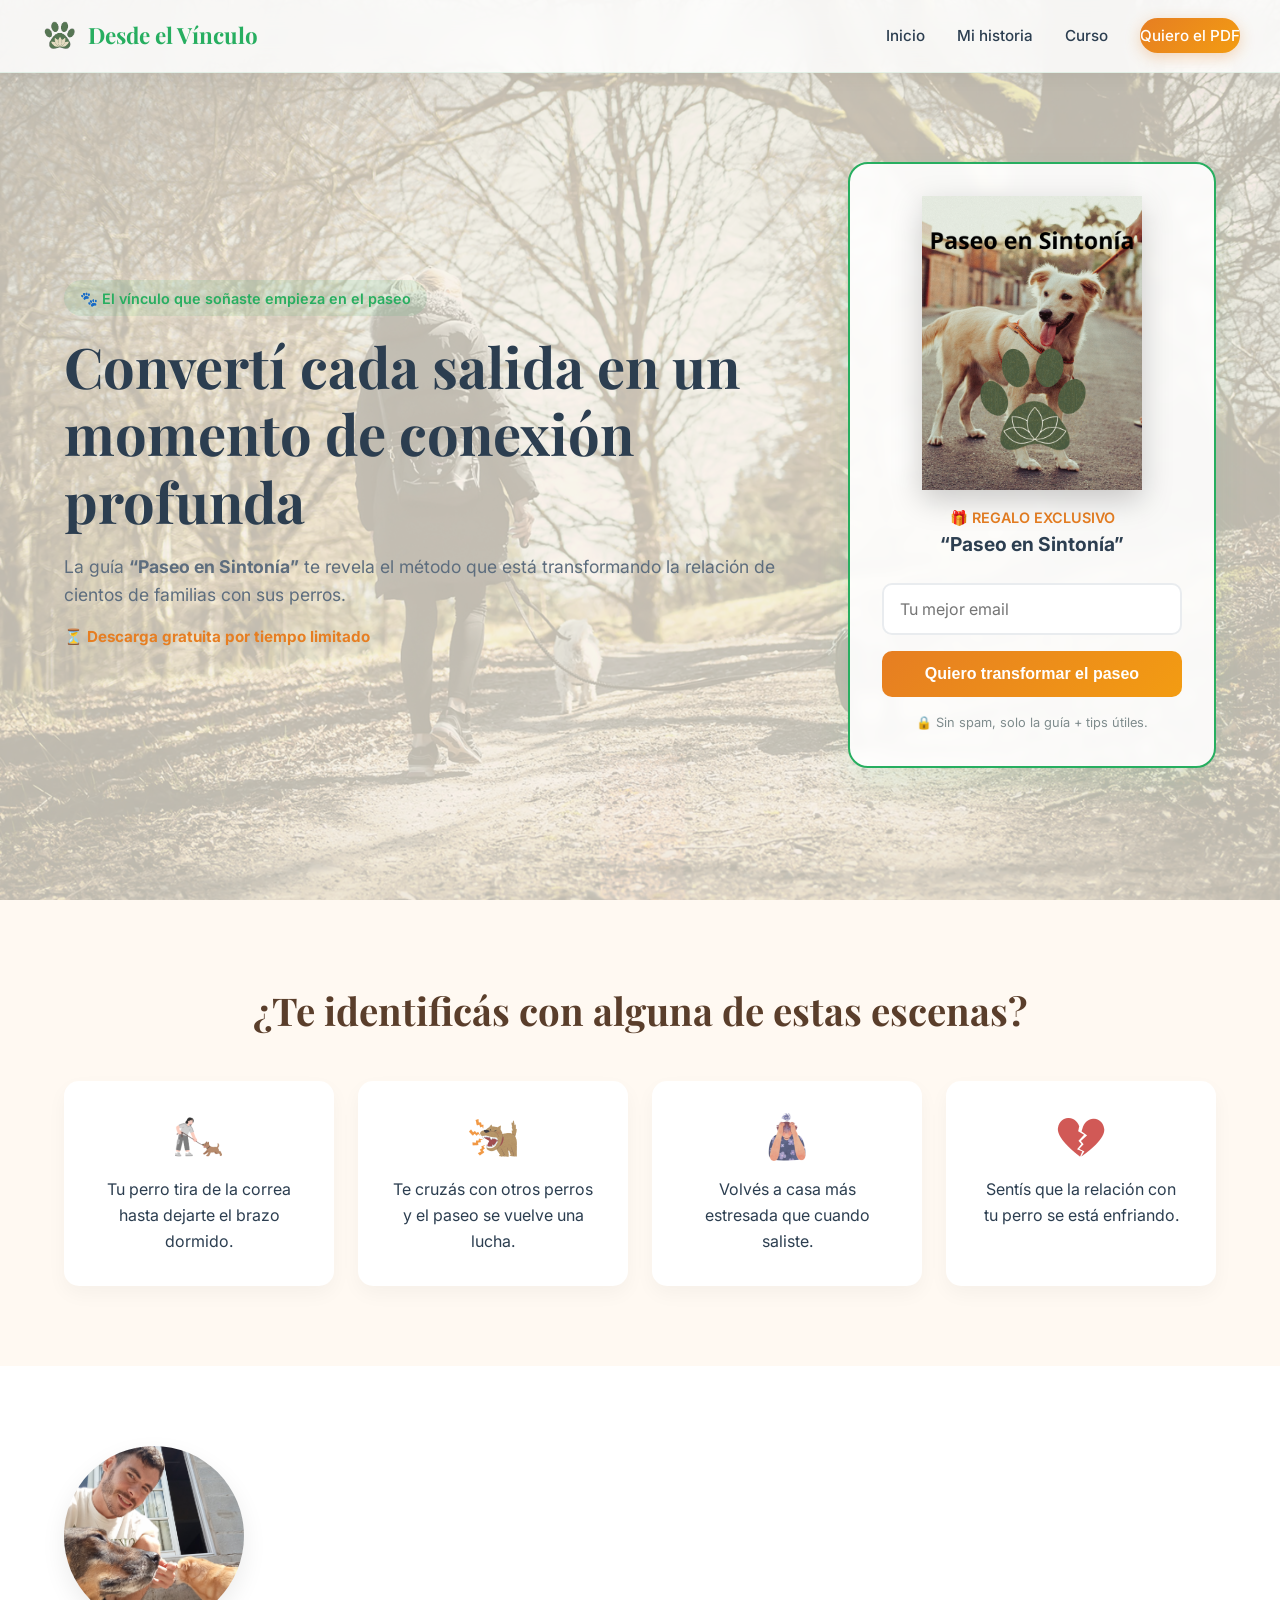
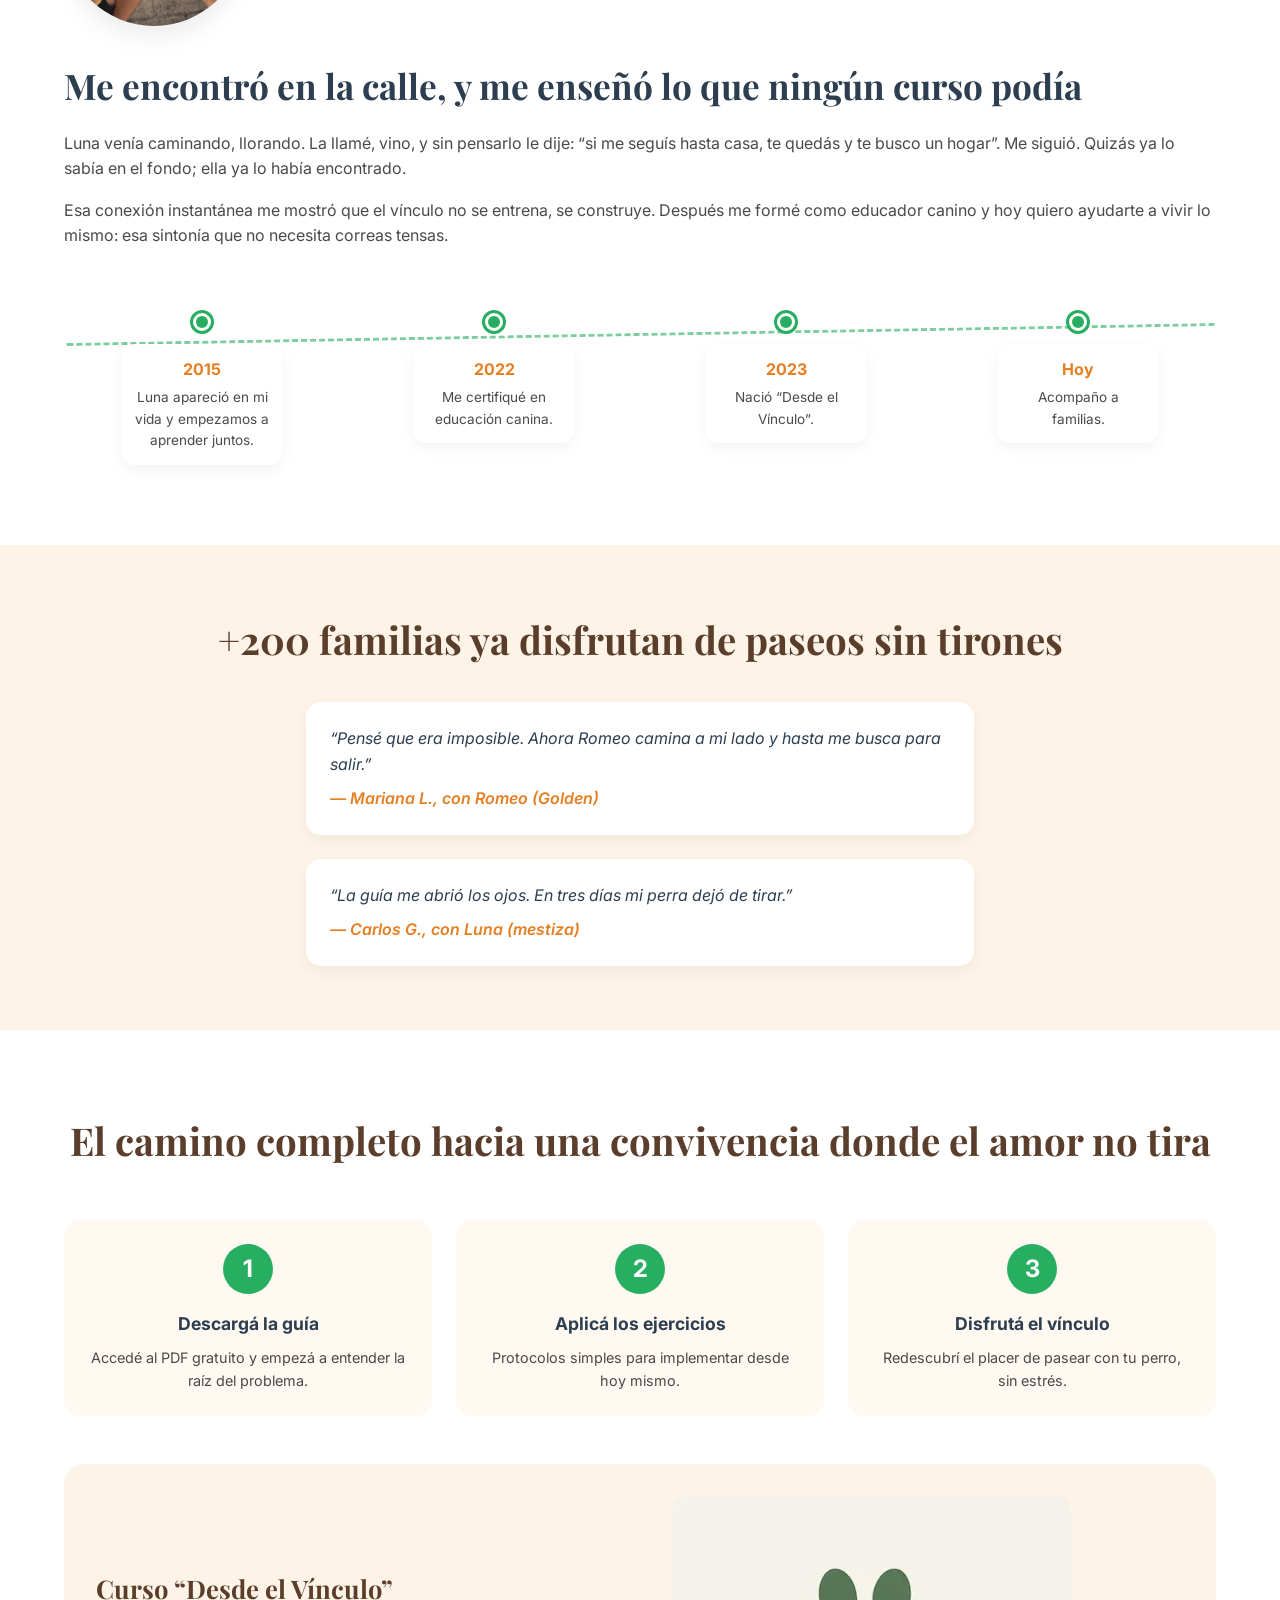
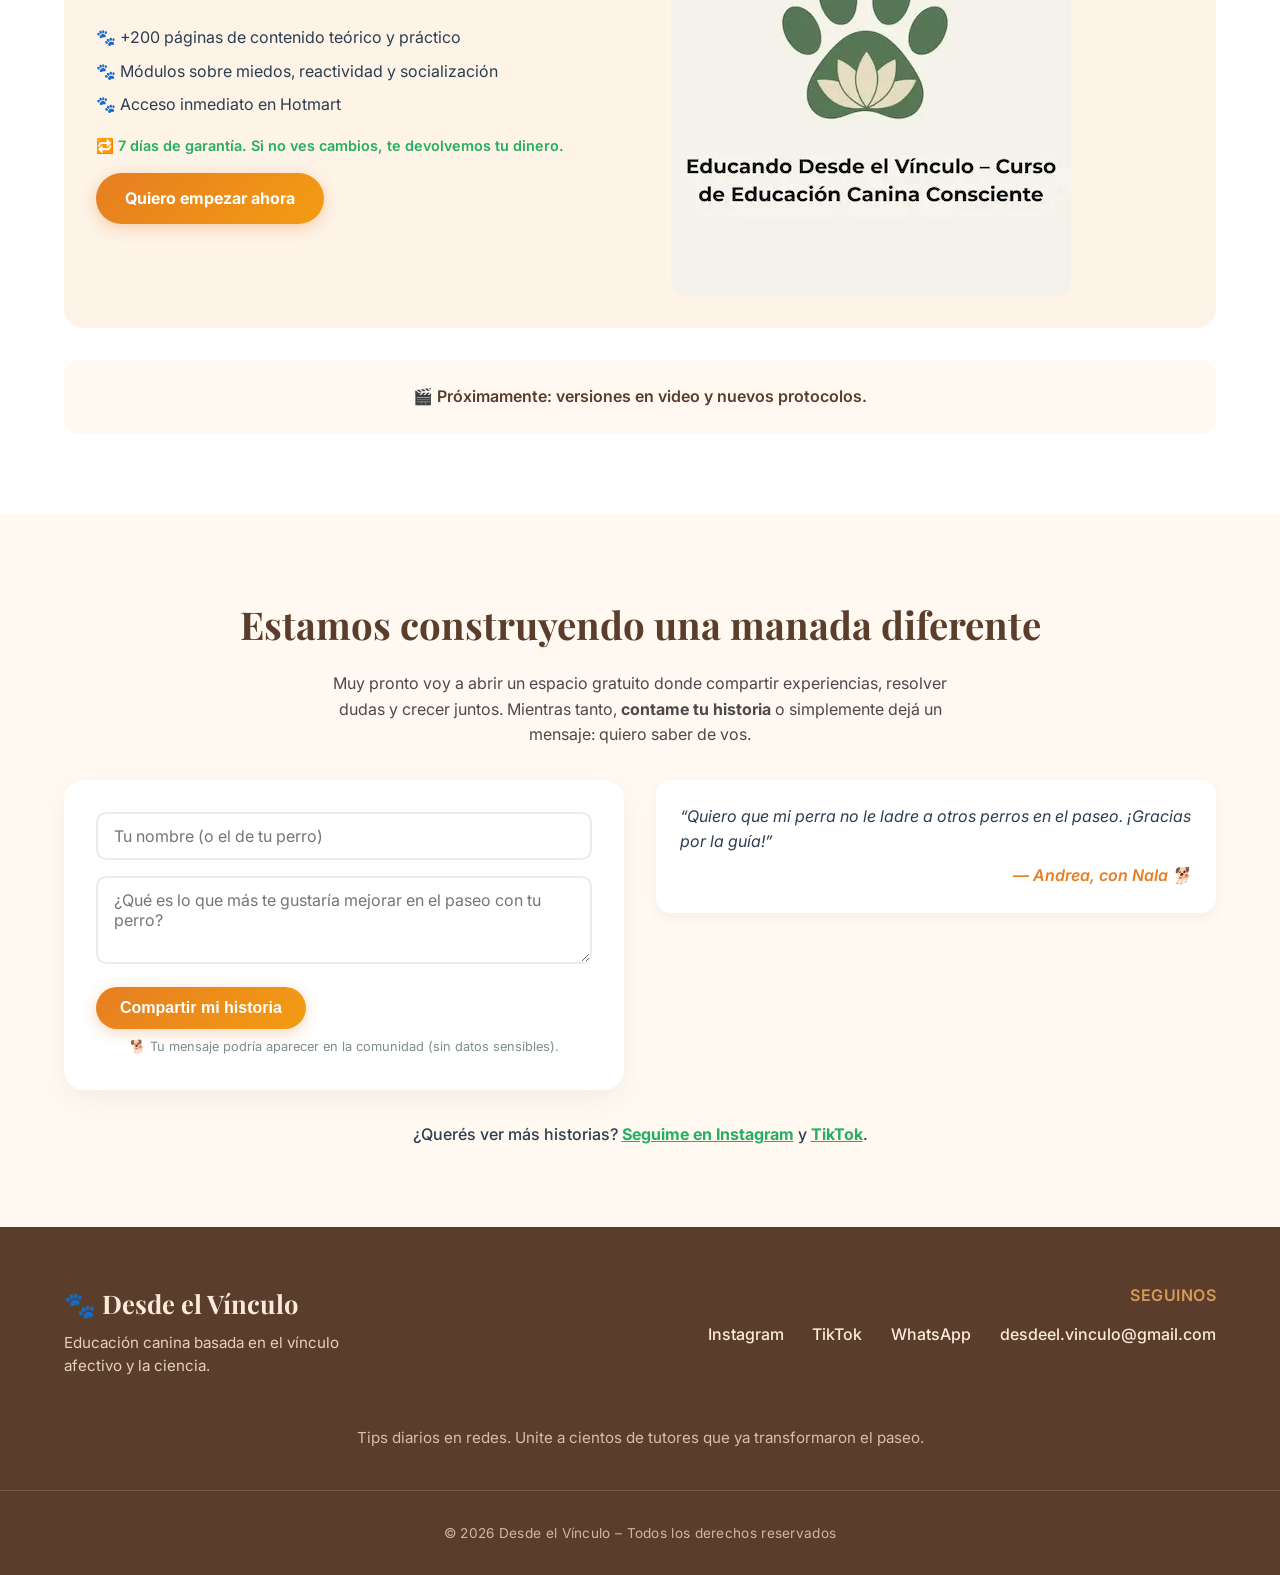
==== index.html @ f71fae09 "Primera versión landing simple" ====
<!DOCTYPE html>
<html lang="es">
<head>
  <meta charset="UTF-8">
  <meta name="viewport" content="width=device-width, initial-scale=1.0, viewport-fit=cover">
  
  <title>Desde el Vínculo – Educación Canina | PDF y Curso</title>
  <meta name="description" content="Transformá el paseo con tu perro en un momento de conexión real. Descargá gratis la guía 'Paseo en Sintonía' y descubrí el curso 'Desde el Vínculo'.">
  <meta name="robots" content="index, follow">
  <link rel="canonical" href="https://desdeelvinculo.netlify.app">

  <!-- Google Site Verification -->
  <meta name="google-site-verification" content="YnLXtKM4-w28fluN7Jt4KjhZyx0626GhNaNaI8vtAmA">

  <!-- Open Graph -->
  <meta property="og:type" content="website">
  <meta property="og:site_name" content="Desde el Vínculo">
  <meta property="og:title" content="Desde el Vínculo – Educación Canina Consciente">
  <meta property="og:description" content="Aprendé a educar desde el vínculo emocional. Descargá gratis el protocolo 'Paseo en Sintonía' y accedé al curso completo.">
  <meta property="og:image" content="https://desdeelvinculo.netlify.app/assets/images/og-image.jpg">
  <meta property="og:url" content="https://desdeelvinculo.netlify.app">

  <!-- Favicon (generá un .png de 512x512 y guardalo como favicon.png) -->
  <link rel="icon" type="image/png" sizes="512x512" href="/assets/images/favicon.png">
  <link rel="apple-touch-icon" sizes="180x180" href="/assets/images/favicon.png">

  <!-- Fuentes -->
  <link rel="preconnect" href="https://fonts.googleapis.com">
  <link rel="preconnect" href="https://fonts.gstatic.com" crossorigin>
  <link href="https://fonts.googleapis.com/css2?family=Inter:opsz,wght@14..32,400..700&family=Playfair+Display:wght@600;700&display=swap" rel="stylesheet">
  
  <!-- Estilos -->
  <link rel="stylesheet" href="style.css">
</head>
<body>

  <!-- ===== NAV ===== -->
  <nav class="nav" id="mainNav">
    <div class="nav__overlay" id="navOverlay" aria-hidden="true"></div>
    <div class="nav__inner container">
      <a href="#hero" class="nav__brand">
        <img src="/assets/images/logo.svg" alt="Desde el Vínculo" class="nav__logo-img">
        <span class="nav__brand-text">Desde el Vínculo</span>
      </a>
      <ul class="nav__menu" id="navMenu">
        <li><a href="#hero">Inicio</a></li>
        <li><a href="#autoridad">Mi historia</a></li>
        <li><a href="#productos">Curso</a></li>
        <li><a href="#hero" class="nav__cta">Quiero el PDF</a></li>
      </ul>
      <button class="nav__toggle" id="navToggle" aria-label="Abrir menú" aria-expanded="false">
        <span></span><span></span><span></span>
      </button>
    </div>
  </nav>

  <!-- ===== HERO ===== -->
  <section class="hero" id="hero">
    <img src="/assets/images/hero2.jpg" alt="" class="hero-bg-img">
    <div class="hero-content-wrapper container">
      <div class="hero-grid">
        <div class="hero-content">
          <p class="hero-flag">🐾 El vínculo que soñaste empieza en el paseo</p>
          <h1>Convertí cada salida en un momento de conexión profunda</h1>
          <p class="hero-subtitle">La guía <strong>“Paseo en Sintonía”</strong> te revela el método que está transformando la relación de cientos de familias con sus perros.</p>
          <p class="hero-urgency">⏳ Descarga gratuita por tiempo limitado</p>
        </div>
        <div class="hero-pdf-column">
          <div class="hero-pdf-regalo">
            <div class="pdf-mockup-3d">
              <img src="/assets/images/mockup-pdf-paseoensintonia.png" alt="PDF Paseo en Sintonía">
            </div>
            <div class="pdf-badge">
              <span class="pdf-line1">🎁 REGALO EXCLUSIVO</span>
              <span class="pdf-line2">“Paseo en Sintonía”</span>
            </div>
            <form id="mailerlite-form" class="pdf-form">
  <input type="email" name="email" id="email" placeholder="Tu mejor email" required>
  <button type="submit">Quiero transformar el paseo</button>
  <p class="pdf-privacy">🔒 Sin spam, solo la guía + tips útiles.</p>
</form>
            <div class="success-msg" id="successMsg">✅ ¡Listo! Revisá tu correo (y carpeta spam).</div>
          </div>
        </div>
      </div>
    </div>
  </section>

  <!-- ===== SECCIÓN EMPATÍA ===== -->
  <section class="dolor" id="dolor">
    <div class="container">
      <h2>¿Te identificás con alguna de estas escenas?</h2>
      <div class="dolor-grid">
        <div class="dolor-item">
          <img src="/assets/images/tiron.png" alt="" class="dolor-icon">
          <p>Tu perro tira de la correa hasta dejarte el brazo dormido.</p>
        </div>
        <div class="dolor-item">
          <img src="/assets/images/ladrido.png" alt="" class="dolor-icon">
          <p>Te cruzás con otros perros y el paseo se vuelve una lucha.</p>
        </div>
        <div class="dolor-item">
          <img src="/assets/images/estres.png" alt="" class="dolor-icon">
          <p>Volvés a casa más estresada que cuando saliste.</p>
        </div>
        <div class="dolor-item">
          <img src="/assets/images/corazon partido.png" alt="" class="dolor-icon">
          <p>Sentís que la relación con tu perro se está enfriando.</p>
        </div>
      </div>
    </div>
  </section>

  <!-- ===== AUTORIDAD CON TIMELINE ===== -->
  <section class="autoridad" id="autoridad">
    <div class="container">
      <div class="autoridad-header">
        <div class="autoridad-foto">
          <img src="/assets/images/foto-perfil.jpg" alt="Tu nombre">
        </div>
        <div class="autoridad-intro">
          <h2>Me encontró en la calle, y me enseñó lo que ningún curso podía</h2>
          <p>Luna venía caminando, llorando. La llamé, vino, y sin pensarlo le dije: “si me seguís hasta casa, te quedás y te busco un hogar”. Me siguió. Quizás ya lo sabía en el fondo; ella ya lo había encontrado.</p>
          <p>Esa conexión instantánea me mostró que el vínculo no se entrena, se construye. Después me formé como educador canino y hoy quiero ayudarte a vivir lo mismo: esa sintonía que no necesita correas tensas.</p>
        </div>
      </div>
      <div class="timeline-horizontal">
        <div class="timeline-h-item">
          <div class="timeline-h-dot"></div>
          <div class="timeline-h-content">
            <h4>2015</h4>
            <p>Luna apareció en mi vida y empezamos a aprender juntos.</p>
          </div>
        </div>
        <div class="timeline-h-item">
          <div class="timeline-h-dot"></div>
          <div class="timeline-h-content">
            <h4>2022</h4>
            <p>Me certifiqué en educación canina.</p>
          </div>
        </div>
        <div class="timeline-h-item">
          <div class="timeline-h-dot"></div>
          <div class="timeline-h-content">
            <h4>2023</h4>
            <p>Nació “Desde el Vínculo”.</p>
          </div>
        </div>
        <div class="timeline-h-item">
          <div class="timeline-h-dot"></div>
          <div class="timeline-h-content">
            <h4>Hoy</h4>
            <p>Acompaño a familias.</p>
          </div>
        </div>
      </div>
    </div>
  </section>

  <!-- ===== PRUEBA SOCIAL ===== -->
  <section class="testimonios" id="testimonios">
    <div class="container">
      <h2>+200 familias ya disfrutan de paseos sin tirones</h2>
      <div class="testimonios-grid">
        <div class="testimonio">
          <p>“Pensé que era imposible. Ahora Romeo camina a mi lado y hasta me busca para salir.”</p>
          <span class="testimonio-autor">— Mariana L., con Romeo (Golden)</span>
        </div>
        <div class="testimonio">
          <p>“La guía me abrió los ojos. En tres días mi perra dejó de tirar.”</p>
          <span class="testimonio-autor">— Carlos G., con Luna (mestiza)</span>
        </div>
      </div>
    </div>
  </section>

  <!-- ===== PRODUCTOS CON PASOS ===== -->
  <section class="productos" id="productos">
    <div class="container">
      <h2>El camino completo hacia una convivencia donde el amor no tira</h2>
      <div class="pasos-grid">
        <div class="paso">
          <div class="paso-num">1</div>
          <h4>Descargá la guía</h4>
          <p>Accedé al PDF gratuito y empezá a entender la raíz del problema.</p>
        </div>
        <div class="paso">
          <div class="paso-num">2</div>
          <h4>Aplicá los ejercicios</h4>
          <p>Protocolos simples para implementar desde hoy mismo.</p>
        </div>
        <div class="paso">
          <div class="paso-num">3</div>
          <h4>Disfrutá el vínculo</h4>
          <p>Redescubrí el placer de pasear con tu perro, sin estrés.</p>
        </div>
      </div>
      <div class="producto-card">
        <div class="producto-info">
          <h3>Curso “Desde el Vínculo”</h3>
          <ul class="producto-beneficios">
            <li>+200 páginas de contenido teórico y práctico</li>
            <li>Módulos sobre miedos, reactividad y socialización</li>
            <li>Acceso inmediato en Hotmart</li>
          </ul>
          <p class="producto-garantia">🔁 7 días de garantía. Si no ves cambios, te devolvemos tu dinero.</p>
          <a href="https://go.hotmart.com/K102549535T?dp=1" target="_blank" class="btn-hotmart">Quiero empezar ahora</a>
        </div>
        <div class="producto-imagen">
          <img src="/assets/images/Portada producto - Educando Desde el Vínculo – Curso de Educación Canina Consciente.webp" alt="Curso Desde el Vínculo">
        </div>
      </div>
      <div class="proximamente">
        🎬 Próximamente: versiones en video y nuevos protocolos.
      </div>
    </div>
  </section>

  <!-- ===== COMUNIDAD ===== -->
  <section class="comunidad" id="comunidad">
    <div class="container">
      <h2>Estamos construyendo una manada diferente</h2>
      <p class="comunidad-descripcion">
        Muy pronto voy a abrir un espacio gratuito donde compartir experiencias, resolver dudas y crecer juntos. Mientras tanto, <strong>contame tu historia</strong> o simplemente dejá un mensaje: quiero saber de vos.
      </p>
      <div class="comunidad-grid">
        <form id="comunidad-form" class="comunidad-form">
          <input type="text" name="nombre_comunidad" id="nombre_comunidad" placeholder="Tu nombre (o el de tu perro)" required>
          <textarea name="mensaje" id="mensaje_comunidad" rows="3" placeholder="¿Qué es lo que más te gustaría mejorar en el paseo con tu perro?"></textarea>
          <button type="submit" class="btn-comunidad">Compartir mi historia</button>
          <p class="comunidad-privacy">🐕 Tu mensaje podría aparecer en la comunidad (sin datos sensibles).</p>
        </form>
        <div class="comunidad-testimonios-wall" id="comunidadWall">
          <div class="comunidad-msg activo" id="testimonioActivo">
            <!-- Se llena desde JS -->
          </div>
         </div>
      </div>
      <p class="comunidad-cta-redes">
        ¿Querés ver más historias? <a href="https://www.instagram.com/desdeel.vinculo/" target="_blank">Seguime en Instagram</a> y <a href="https://www.tiktok.com/@desdeelvinculo" target="_blank">TikTok</a>.
      </p>
    </div>
  </section>

  <!-- ===== FOOTER ===== -->
<footer>
  <div class="container footer-grid">
    <div class="footer-info">
      <p class="footer-brand">🐾 Desde el Vínculo</p>
      <p class="footer-text">Educación canina basada en el vínculo afectivo y la ciencia.</p>
    </div>
    <div class="footer-social">
      <p class="footer-follow">Seguinos</p>
      <div class="social-links">
        <a href="https://www.instagram.com/desdeel.vinculo/" target="_blank" aria-label="Instagram">Instagram</a>
        <a href="https://www.tiktok.com/@desdeelvinculo" target="_blank" aria-label="TikTok">TikTok</a>
        <a href="https://wa.me/5491121652703" target="_blank" aria-label="WhatsApp">WhatsApp</a>
                <a aria-label="Email">desdeel.vinculo@gmail.com</a>
      </div>
    </div>
    <p class="footer-invitacion">Tips diarios en redes. Unite a cientos de tutores que ya transformaron el paseo.</p>
  </div>
  <div class="footer-bottom">
    <small>© 2026 Desde el Vínculo – Todos los derechos reservados</small>
  </div>
</footer>

  <script src="script.js"></script>
</body>
</html>
---- style.css ----
/* ========== RESET Y BASE ========== */
* { margin:0; padding:0; box-sizing:border-box; }

body {
  font-family: 'Inter', system-ui, -apple-system, sans-serif;
  background: #fefaf5;
  color: #2c3e50;
  line-height: 1.6;
  overflow-x: hidden;
}
img { max-width:100%; height:auto; display:block; }
a { text-decoration:none; color:inherit; }
.container { max-width:1200px; margin:0 auto; padding:0 1.5rem; }

/* ========== TIPOGRAFÍA ========== */
h1, h2, h3, .nav__brand-text {
  font-family: 'Playfair Display', serif;
  font-weight: 700;
}
h1 { font-size: clamp(2rem, 5vw, 3.5rem); }
h2 { font-size: clamp(1.6rem, 4vw, 2.4rem); }

/* ========== NAV ========== */
.nav {
  position: fixed; top:0; left:0; width:100%; z-index:1200;
  background: rgba(255,255,255,0.85); backdrop-filter: blur(12px);
  border-bottom: 1px solid rgba(39,174,96,0.1);
  transition: all 0.3s;
  box-shadow: 0 2px 20px rgba(0,0,0,0.06);
}
.nav.scrolled { background: rgba(255,255,255,0.98); box-shadow: 0 4px 25px rgba(0,0,0,0.1); }
.nav__inner { display:flex; justify-content:space-between; align-items:center; padding:1rem 0; }
.nav__brand { display:flex; align-items:center; gap:0.5rem; }
.nav__logo-img { height: clamp(30px, 5vw, 40px); }
.nav__brand-text { font-size: clamp(1.1rem, 3vw, 1.4rem); color:#27ae60; white-space: nowrap; }
.nav__menu { display:flex; list-style:none; gap:2rem; align-items:center; }
.nav__menu a { color:#2c3e50; font-weight:500; font-size:0.95rem; padding:0.5rem 0; transition:color 0.3s; position:relative; }
.nav__menu a::after { content:''; position:absolute; bottom:0; left:0; width:0; height:2px; background:#27ae60; transition: width 0.3s; }
.nav__menu a:hover { color:#27ae60; }
.nav__menu a:hover::after { width:100%; }
.nav__cta { background: linear-gradient(135deg, #e67e22 0%, #f39c12 100%); color:white !important; padding:0.6rem 1.5rem; border-radius:25px; font-weight:600; box-shadow:0 4px 15px rgba(230,126,34,0.3); }
.nav__cta:hover { transform: translateY(-2px); }
.nav__cta::after { display:none; }
.nav__toggle { display:none; background:none; border:none; cursor:pointer; width:44px; height:44px; flex-direction:column; justify-content:center; align-items:center; gap:6px; z-index:1250; padding:5px; }
.nav__toggle span { display:block; width:24px; height:3px; background:#2c3e50; border-radius:3px; transition: all 0.3s; }
.nav__toggle.active span:nth-child(1) { transform: translateY(9px) rotate(45deg); background:#27ae60; }
.nav__toggle.active span:nth-child(2) { opacity:0; }
.nav__toggle.active span:nth-child(3) { transform: translateY(-9px) rotate(-45deg); background:#27ae60; }
.nav__overlay { position:fixed; top:0; left:0; width:100%; height:100vh; background:rgba(0,0,0,0.5); backdrop-filter:blur(2px); z-index:1100; opacity:0; visibility:hidden; transition: all 0.3s; pointer-events:none; }
.nav__overlay.active { opacity:1; visibility:visible; pointer-events:auto; }

@media (max-width:768px) {
  .nav__toggle { display:flex; }
  .nav__menu { position:fixed; top:0; right:-100%; width:280px; height:100vh; background:white; flex-direction:column; align-items:flex-start; padding:100px 2rem 2rem; transition:right 0.4s ease; box-shadow:-5px 0 30px rgba(0,0,0,0.1); z-index:1200; }
  .nav__menu.active { right:0; }
  .nav__menu li { width:100%; border-bottom:1px solid rgba(39,174,96,0.1); }
  .nav__menu li:last-child { border-bottom:none; margin-top:1rem; }
  .nav__menu a { display:block; padding:1rem 0; font-size:1.1rem; width:100%; }
}

/* ========== HERO ========== */
.hero {
  position: relative;
  min-height: 100vh;
  display: flex;
  align-items: center;
  padding: clamp(80px, 10vh, 120px) 20px 60px;
  background-color: #f7f3e6;
}
.hero-bg-img {
  position: absolute;
  top:0; left:0; width:100%; height:100%;
  object-fit: cover;
  opacity: 0.25;
  z-index:0;
}
.hero-content-wrapper { position:relative; z-index:1; width:100%; }
.hero-grid { display:grid; grid-template-columns:1fr; gap:2rem; align-items:center; }
.hero-content h1 { line-height:1.2; margin-bottom:1.2rem; color:#2c3e50; }
.hero-flag { display:inline-block; background:rgba(39,174,96,0.1); color:#27ae60; padding:0.4rem 1rem; border-radius:20px; font-weight:600; margin-bottom:1rem; font-size:0.9rem; }
.hero-subtitle { font-size:1.1rem; margin-bottom:1rem; color:#5d6d7e; }
.hero-urgency { font-weight:700; color:#e67e22; margin-top:0.5rem; font-size:0.95rem; }
.hero-pdf-column { display:flex; justify-content:center; }
.hero-pdf-regalo { background:rgba(255,255,255,0.9); backdrop-filter:blur(5px); border:2px solid #27ae60; border-radius:20px; padding: clamp(1.5rem, 4vw, 2rem); box-shadow:0 15px 35px rgba(39,174,96,0.1); width:100%; max-width:370px; }
.pdf-mockup-3d { margin-bottom:1rem; text-align:center; }
.pdf-mockup-3d img { max-width: clamp(160px, 40vw, 220px); margin:0 auto; filter: drop-shadow(0 10px 15px rgba(0,0,0,0.2)); }
.pdf-badge { text-align:center; margin-bottom:1.5rem; }
.pdf-line1 { display:block; font-size:0.9rem; font-weight:600; color:#e67e22; }
.pdf-line2 { display:block; font-size:1.2rem; font-weight:700; color:#2c3e50; }
.pdf-form { display:flex; flex-direction:column; gap:1rem; }
.pdf-form input { padding:14px 16px; border:2px solid #e9ecef; border-radius:10px; font-size:1rem; font-family:'Inter', sans-serif; transition:border 0.3s; background:white; }
.pdf-form input:focus { outline:none; border-color:#27ae60; box-shadow:0 0 0 3px rgba(39,174,96,0.1); }
.pdf-form button { padding:14px 20px; background:linear-gradient(135deg, #e67e22 0%, #f39c12 100%); color:white; border:none; border-radius:10px; font-weight:600; font-size:1rem; cursor:pointer; transition:all 0.3s; }
.pdf-form button:hover { background:linear-gradient(135deg, #d35400 0%, #e67e22 100%); transform:translateY(-2px); }
.pdf-privacy { font-size:0.8rem; color:#7f8c8d; text-align:center; }
.success-msg { display:none; margin-top:1rem; color:#27ae60; font-weight:600; text-align:center; }

@media (min-width:769px) {
  .hero-grid { grid-template-columns: 2fr 1fr; gap:3rem; }
}

/* ========== SECCIÓN EMPATÍA ========== */
.dolor { padding: clamp(3rem, 8vw, 5rem) 0; background:#fff9f2; }
.dolor h2 { margin-bottom:2.5rem; color:#5a3e2b; text-align:center; }
.dolor-grid { display:grid; grid-template-columns: repeat(auto-fit, minmax(180px, 1fr)); gap:1.5rem; }
.dolor-item { background:white; padding: clamp(1.5rem, 4vw, 2rem); border-radius:15px; text-align:center; box-shadow:0 8px 20px rgba(0,0,0,0.04); transition: transform 0.3s; }
.dolor-item:hover { transform: translateY(-5px); }
.dolor-icon { width:48px; height:48px; margin:0 auto 1rem; opacity:0.8; }

/* ========== AUTORIDAD CON TIMELINE ========== */
.autoridad { padding: clamp(3rem, 8vw, 5rem) 0; background:#ffffff; }
.autoridad-header { display:flex; flex-wrap:wrap; gap:2rem; align-items:center; margin-bottom:3rem; }
.autoridad-foto img { width: clamp(140px, 30vw, 180px); height: clamp(140px, 30vw, 180px); border-radius:50%; object-fit:cover; box-shadow:0 10px 25px rgba(0,0,0,0.08); }
.autoridad-intro h2 { font-size: clamp(1.6rem, 4vw, 2.2rem); margin-bottom:1rem; color:#2c3e50; }
.autoridad-intro p { margin-bottom:1rem; color:#4a4a4a; }

.timeline-horizontal {
  display: flex;
  justify-content: space-between;
  align-items: flex-start;
  flex-wrap: wrap;
  gap: 1rem;
  margin-top: 3rem;
  position: relative;
}
.timeline-horizontal::before {
  content: '';
  position: absolute;
  top: 20px;
  left: 0;
  width: 100%;
  height: 4px;
  background: transparent;
  border-top: 3px dashed #27ae60;
  border-radius: 5px;
  z-index: 0;
  transform: skewY(-1deg);
  opacity: 0.6;
}
.timeline-h-item {
  display: flex;
  flex-direction: column;
  align-items: center;
  flex: 1;
  min-width: 100px;
  position: relative;
  z-index: 1;
}
.timeline-h-dot {
  width: 18px;
  height: 18px;
  background: #27ae60;
  border-radius: 50%;
  border: 3px solid white;
  box-shadow: 0 0 0 3px #27ae60;
  margin-bottom: 0.8rem;
}
.timeline-h-content {
  text-align: center;
  background: rgba(255,255,255,0.9);
  padding: 0.8rem;
  border-radius: 12px;
  box-shadow: 0 5px 15px rgba(0,0,0,0.05);
  max-width: 160px;
}
.timeline-h-content h4 { font-size: 1rem; color:#e67e22; margin-bottom:0.3rem; }
.timeline-h-content p { font-size: 0.85rem; color:#4a4a4a; }

@media (max-width: 768px) {
  .timeline-horizontal {
    flex-direction: column;
    align-items: flex-start;
    gap: 2rem;
    padding-left: 2rem;
  }
  .timeline-horizontal::before { display:none; }
  .timeline-h-item { flex-direction: row; align-items: center; gap: 1rem; }
  .timeline-h-content { text-align: left; max-width: none; }
}

/* ========== TESTIMONIOS ========== */
.testimonios { padding: clamp(3rem, 8vw, 4rem) 0; background:#fdf3e7; }
.testimonios h2 { margin-bottom:2rem; color:#5a3e2b; text-align:center; }
.testimonios-grid { display:flex; flex-direction:column; gap:1.5rem; max-width:700px; margin:0 auto; padding:0 1rem; }
.testimonio { background:white; padding:1.5rem; border-radius:15px; box-shadow:0 5px 15px rgba(0,0,0,0.05); font-style:italic; }
.testimonio-autor { font-weight:600; color:#e67e22; display:block; margin-top:0.5rem; }

/* ========== PRODUCTOS + PASOS ========== */
.productos { padding: clamp(3rem, 8vw, 5rem) 0; background:#ffffff; }
.productos h2 { margin-bottom:3rem; color:#5a3e2b; text-align:center; }
.pasos-grid { display:grid; grid-template-columns: repeat(auto-fit, minmax(160px, 1fr)); gap:1.5rem; margin-bottom:3rem; }
.paso { text-align:center; padding:1.5rem; background:#fff9f2; border-radius:15px; }
.paso-num { width:50px; height:50px; background:#27ae60; color:white; border-radius:50%; display:flex; align-items:center; justify-content:center; font-size:1.5rem; font-weight:700; margin:0 auto 1rem; }
.paso h4 { margin-bottom:0.5rem; color:#2c3e50; font-size:1.1rem; }
.paso p { font-size:0.9rem; color:#4a4a4a; }
.producto-card { display:flex; flex-wrap:wrap; gap:2rem; background:#fdf3e7; border-radius:20px; padding:2rem; align-items:center; }
.producto-info { flex: 1 1 280px; }
.producto-info h3 { font-size:1.6rem; margin-bottom:1rem; color:#5a3e2b; }
.producto-beneficios { list-style:none; margin-bottom:1rem; }
.producto-beneficios li { margin-bottom:0.5rem; padding-left:1.5rem; position:relative; }
.producto-beneficios li::before { content:"🐾"; position:absolute; left:0; color:#d49a5a; font-weight:bold; }
.producto-garantia { font-size:0.9rem; color:#27ae60; font-weight:600; margin:1rem 0; }
.btn-hotmart { display:inline-block; background:linear-gradient(135deg, #e67e22, #f39c12); color:white; padding:0.8rem 1.8rem; border-radius:30px; font-weight:700; transition:all 0.3s; box-shadow:0 4px 15px rgba(230,126,34,0.3); }
.btn-hotmart:hover { transform:translateY(-3px); box-shadow:0 8px 25px rgba(230,126,34,0.4); }
.producto-imagen { flex: 1 1 250px; text-align:center; }
.producto-imagen img { border-radius:15px; max-width:100%; height:auto; }
.proximamente { margin-top:2rem; background:#fff9f2; padding:1.5rem; border-radius:15px; text-align:center; font-weight:600; color:#5a3e2b; }

/* ========== COMUNIDAD ========== */
.comunidad { padding: clamp(3rem, 8vw, 5rem) 0; background:#fff9f2; text-align:center; }
.comunidad h2 { margin-bottom:1rem; color:#5a3e2b; }
.comunidad-descripcion { max-width:650px; margin:0 auto 2rem; color:#4a4a4a; line-height:1.6; padding:0 1rem; }
.comunidad-grid { display:flex; flex-wrap:wrap; gap:2rem; justify-content:center; align-items:flex-start; }
.comunidad-form { flex: 1 1 300px; background:white; padding:2rem; border-radius:20px; box-shadow:0 10px 30px rgba(0,0,0,0.05); text-align:left; }
.comunidad-form input, .comunidad-form textarea { width:100%; padding:12px 16px; border:2px solid #e9ecef; border-radius:10px; font-family:'Inter', sans-serif; font-size:1rem; margin-bottom:1rem; transition:border 0.3s; }
.comunidad-form input:focus, .comunidad-form textarea:focus { outline:none; border-color:#27ae60; box-shadow:0 0 0 3px rgba(39,174,96,0.1); }
.btn-comunidad { background: linear-gradient(135deg, #e67e22, #f39c12); color:white; border:none; padding:12px 24px; border-radius:30px; font-weight:600; font-size:1rem; cursor:pointer; transition:all 0.3s; box-shadow:0 4px 15px rgba(230,126,34,0.3); }
.btn-comunidad:hover { transform:translateY(-2px); box-shadow:0 6px 20px rgba(230,126,34,0.4); }
.comunidad-privacy { font-size:0.8rem; color:#7f8c8d; margin-top:0.5rem; text-align:center; }
.comunidad-testimonios-wall { flex: 1 1 300px; display:flex; flex-direction:column; gap:1.5rem; }
.comunidad-msg { background:white; padding:1.5rem; border-radius:15px; box-shadow:0 5px 15px rgba(0,0,0,0.05); font-style:italic; text-align:left; }
.comunidad-msg p { margin-bottom:0.5rem; color:#2c3e50; }
.comunidad-autor { font-weight:600; color:#e67e22; display:block; text-align:right; }
.comunidad-cta-redes { margin-top:2rem; font-weight:500; }
.comunidad-cta-redes a { color:#27ae60; font-weight:700; text-decoration:underline; transition:color 0.3s; }
.comunidad-cta-redes a:hover { color:#229954; }








/* Rotación de testimonios */
.comunidad-testimonios-wall {
  flex: 1 1 300px;
  display: flex;
  align-items: center;
  justify-content: center;
  min-height: 120px;
}
.comunidad-testimonios-wall {
  position: relative;
}

.comunidad-msg {
  background: white;
  padding: 1.5rem;
  border-radius: 15px;
  box-shadow: 0 5px 15px rgba(0,0,0,0.05);
  font-style: italic;
  text-align: left;
  width: 100%;
  opacity: 0;
  transition: opacity 0.6s ease;
  position: absolute;
}

.comunidad-msg.activo {
  opacity: 1;
  position: relative;
}

.comunidad-msg p {
  margin-bottom: 0.5rem;
  color: #2c3e50;
}

.comunidad-autor {
  font-weight: 600;
  color: #e67e22;
  display: block;
  text-align: right;
}






/* ========== FOOTER ========== */
/* ========== FOOTER MEJORADO ========== */
footer {
  background: #5a3e2b;
  color: #fceadb;
  padding: clamp(2.5rem, 6vw, 3.5rem) 0 1.8rem;
}

.footer-grid {
  display: flex;
  flex-wrap: wrap;
  justify-content: space-between;
  align-items: flex-start;
  gap: 2.5rem;
  margin-bottom: 2.5rem;
}

.footer-info {
  flex: 1 1 250px;
}

.footer-brand {
  font-family: 'Playfair Display', serif;
  font-size: 1.6rem;
  font-weight: 700;
  margin-bottom: 0.5rem;
  color: #fceadb;
}

.footer-text {
  opacity: 0.85;
  font-size: 0.95rem;
  line-height: 1.5;
  max-width: 280px;
}

.footer-social {
  flex: 0 1 auto;
  text-align: right;
}

.footer-follow {
  font-weight: 600;
  margin-bottom: 0.8rem;
  font-size: 1rem;
  letter-spacing: 0.5px;
  text-transform: uppercase;
  color: #d49a5a;
}

.social-links {
  display: flex;
  gap: 1.8rem;
  justify-content: flex-end;
}

.social-links a {
  color: #fceadb;
  font-weight: 500;
  font-size: 1rem;
  transition: color 0.3s, transform 0.3s;
  position: relative;
  text-decoration: none;
}

.social-links a::after {
  content: '';
  position: absolute;
  bottom: -2px;
  left: 0;
  width: 0;
  height: 1px;
  background: #d49a5a;
  transition: width 0.3s;
}

.social-links a:hover {
  color: #d49a5a;
  transform: translateY(-2px);
}

.social-links a:hover::after {
  width: 100%;
}

.footer-invitacion {
  flex: 1 1 100%;
  text-align: center;
  font-size: 0.95rem;
  opacity: 0.75;
  margin-top: 0.5rem;
}

.footer-bottom {
  border-top: 1px solid rgba(255,255,255,0.15);
  padding-top: 1.8rem;
  text-align: center;
}

.footer-bottom small {
  opacity: 0.7;
  font-size: 0.85rem;
  letter-spacing: 0.3px;
}

/* Responsive: en mobile se centra todo */
@media (max-width: 768px) {
  .footer-grid {
    flex-direction: column;
    align-items: center;
    text-align: center;
    gap: 2rem;
  }
  .footer-info {
    flex: unset;
  }
  .footer-text {
    max-width: 100%;
  }
  .footer-social {
    text-align: center;
    width: 100%;
  }
  .social-links {
    justify-content: center;
    flex-wrap: wrap;          /* permite que pasen a otra línea */
    gap: 1.2rem;              /* un poco menos de separación */
  }
  .social-links a {
    font-size: 0.95rem;       /* ligeramente más pequeño si hace falta */
    white-space: nowrap;
  }
  .footer-invitacion {
    text-align: center;
  }
}

/* ========== AJUSTES ULTRAWIDE ========== */
@media (min-width: 1400px) {
  .container { max-width: 1300px; }
  .hero-grid { gap: 4rem; }
}
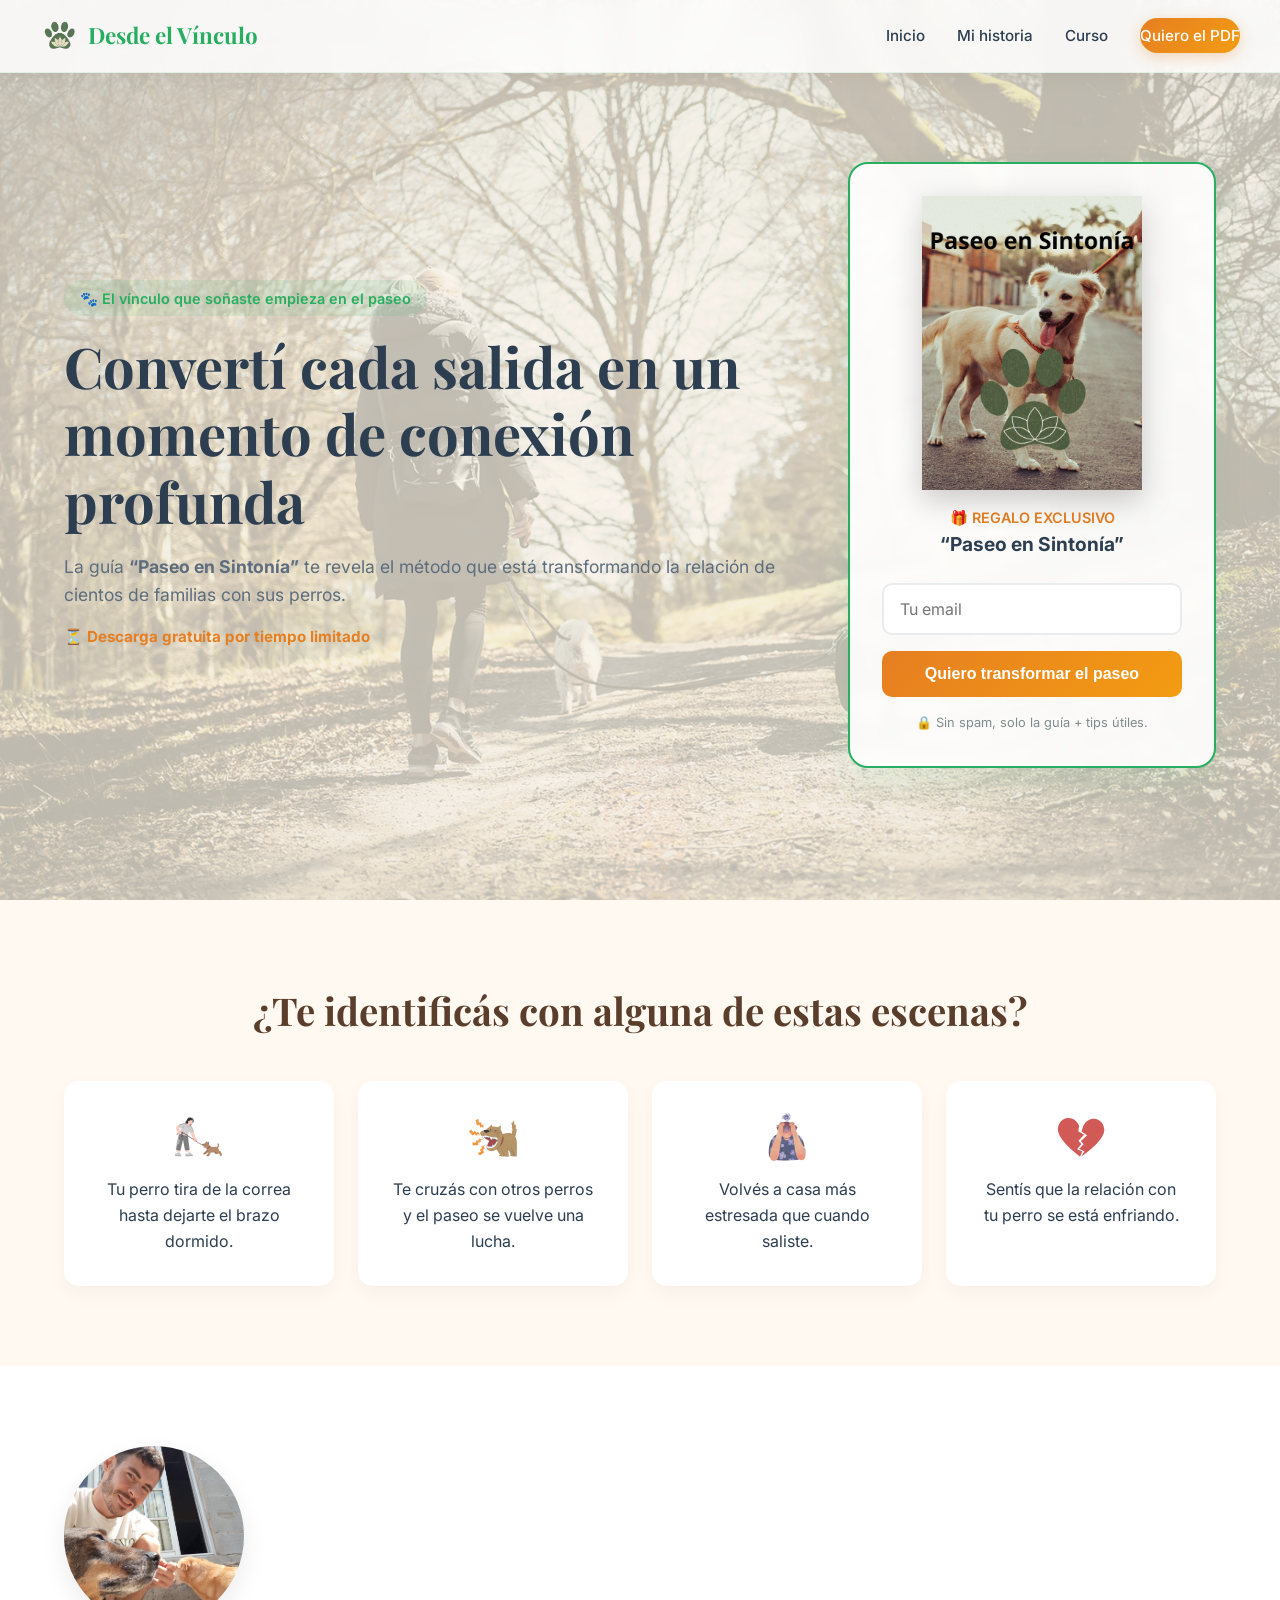
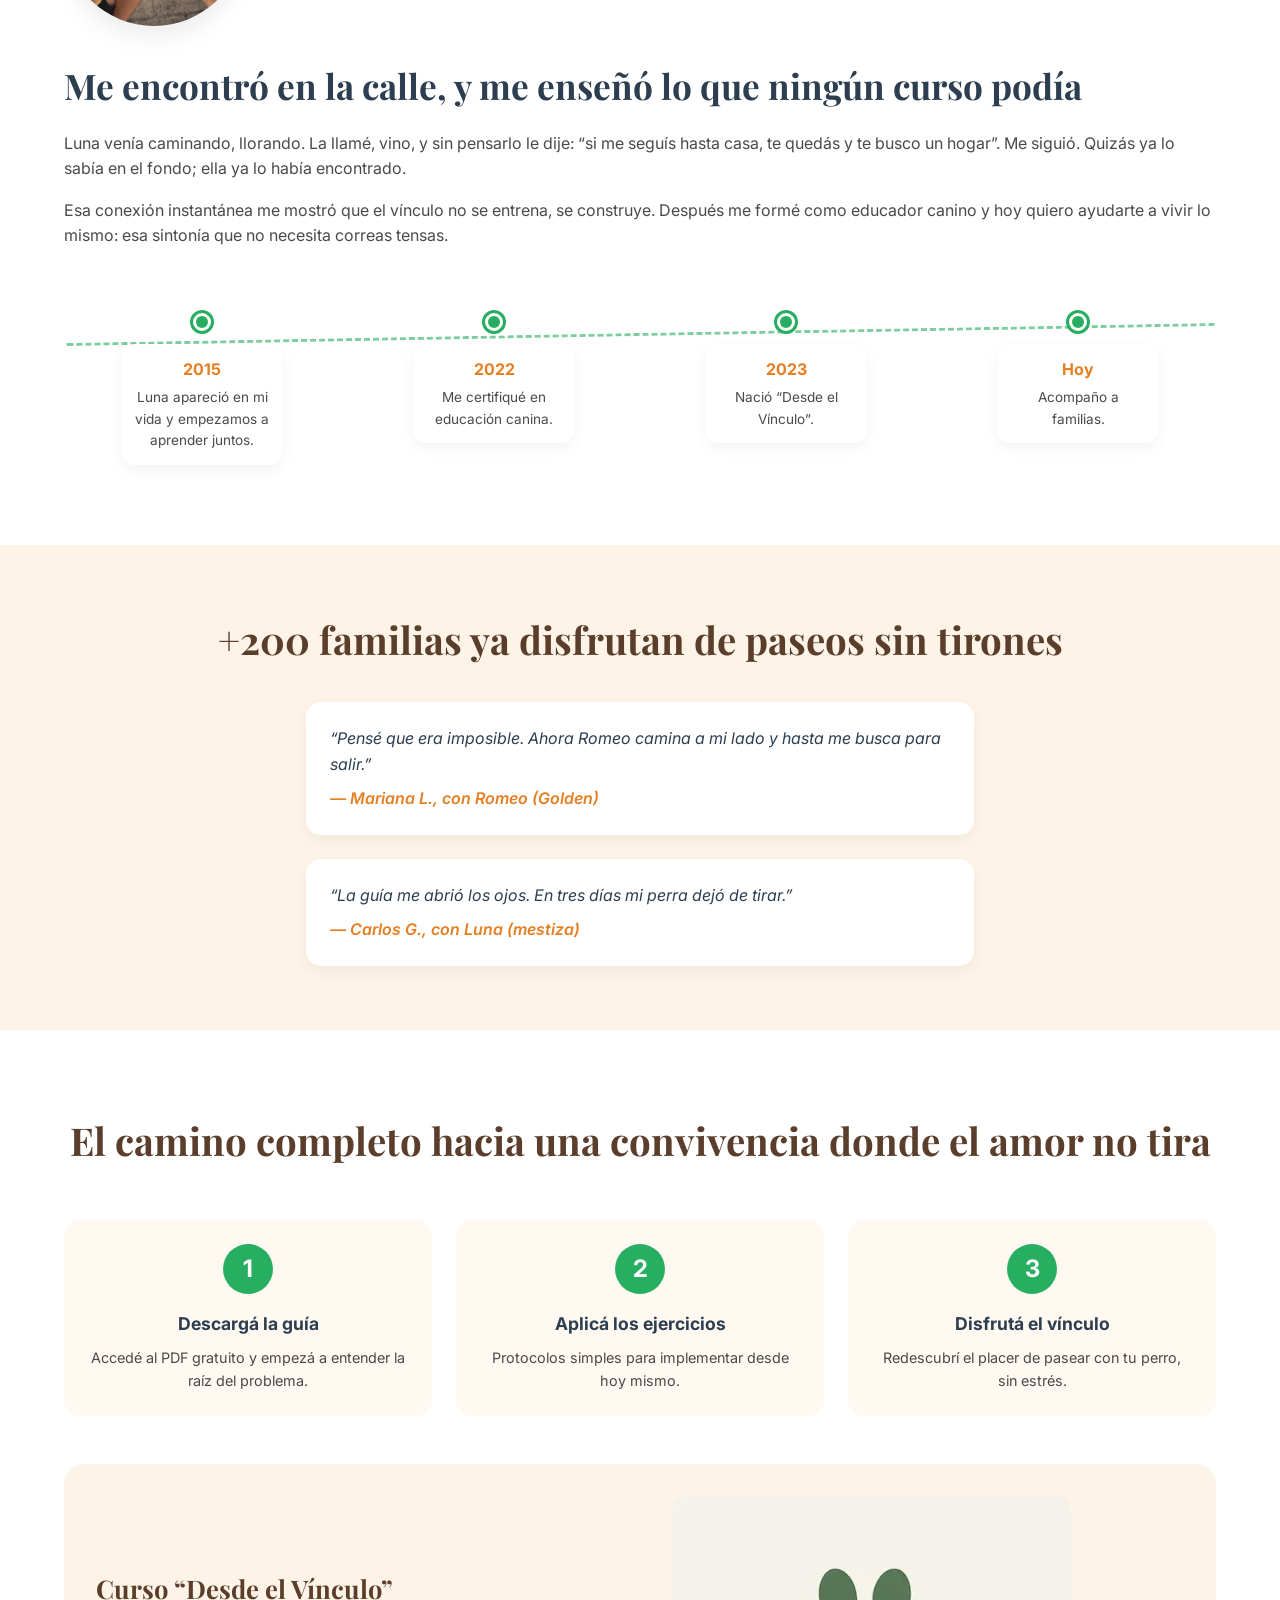
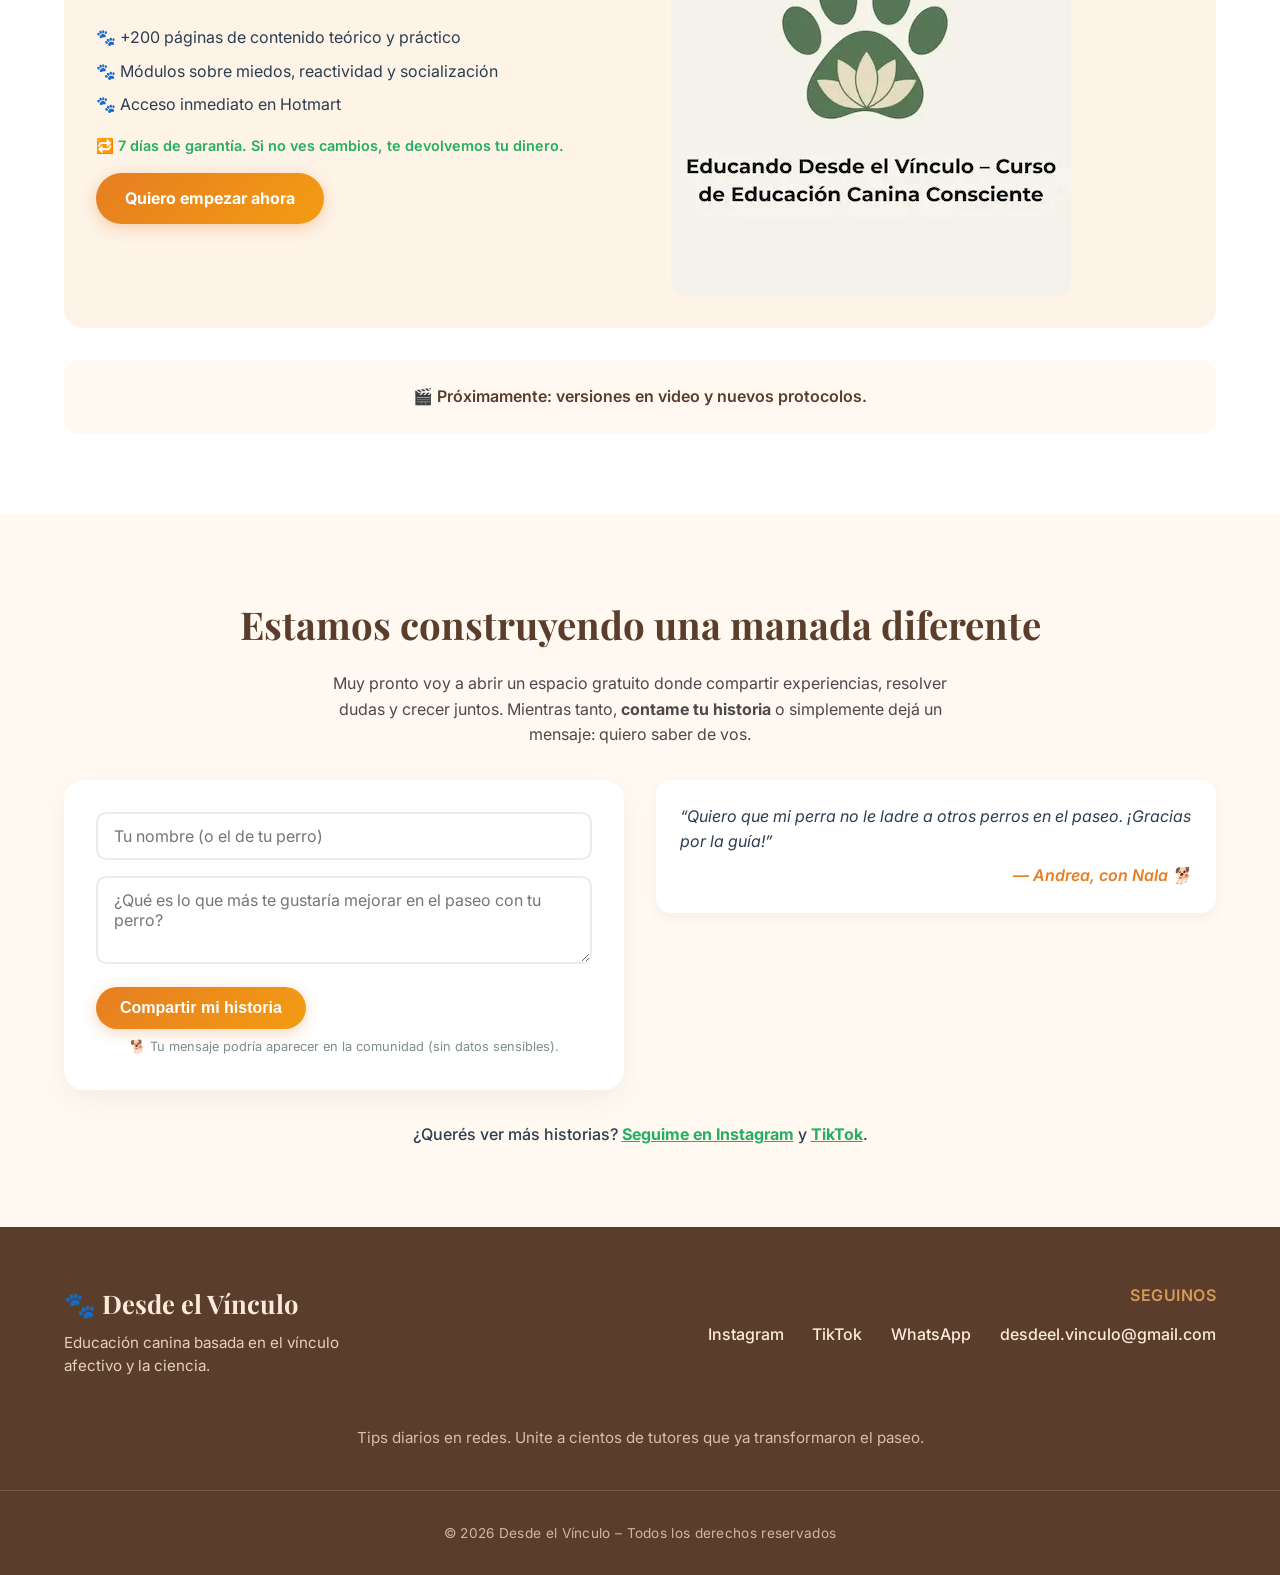
==== commit d6fb1e03: "Actualización de estilos responsivo test2" ====
--- a/index.html
+++ b/index.html
@@ -75,7 +75,7 @@
               <span class="pdf-line2">“Paseo en Sintonía”</span>
             </div>
             <form id="mailerlite-form" class="pdf-form">
-  <input type="email" name="email" id="email" placeholder="Tu mejor email" required>
+  <input type="email" name="email" id="email" placeholder="Tu email" required>
   <button type="submit">Quiero transformar el paseo</button>
   <p class="pdf-privacy">🔒 Sin spam, solo la guía + tips útiles.</p>
 </form>
--- a/style.css
+++ b/style.css
@@ -20,6 +20,9 @@
 h1 { font-size: clamp(2rem, 5vw, 3.5rem); }
 h2 { font-size: clamp(1.6rem, 4vw, 2.4rem); }
 
+html {
+  min-width: 320px;
+}
 /* ========== NAV ========== */
 .nav {
   position: fixed; top:0; left:0; width:100%; z-index:1200;
@@ -56,6 +59,9 @@
   .nav__menu li { width:100%; border-bottom:1px solid rgba(39,174,96,0.1); }
   .nav__menu li:last-child { border-bottom:none; margin-top:1rem; }
   .nav__menu a { display:block; padding:1rem 0; font-size:1.1rem; width:100%; }
+  .nav__brand {
+    padding-left: 0.5rem;  /* para que no quede pegado al borde */
+  }
 }
 
 /* ========== HERO ========== */
@@ -420,4 +426,48 @@
 @media (min-width: 1400px) {
   .container { max-width: 1300px; }
   .hero-grid { gap: 4rem; }
-}+}
+
+
+
+
+
+
+
+
+
+
+
+
+
+
+
+
+
+
+
+
+@media (max-width: 768px) {
+  /* ... otros estilos que ya tenés ... */
+
+  .hero {
+    padding-left: 1.2rem;
+    padding-right: 1.2rem;
+  }
+
+  .hero-pdf-regalo {
+    max-width: 100%;
+    margin: 0 auto;
+  }
+
+  /* Opcional: si el contenedor interno también necesita más aire */
+  .hero-content-wrapper {
+    padding: 0 0.5rem;
+  }
+}
+  /* Centrar columna de PDF */
+  .hero-pdf-column {
+    display: flex;
+    justify-content: center;
+    width: 100%;
+  }
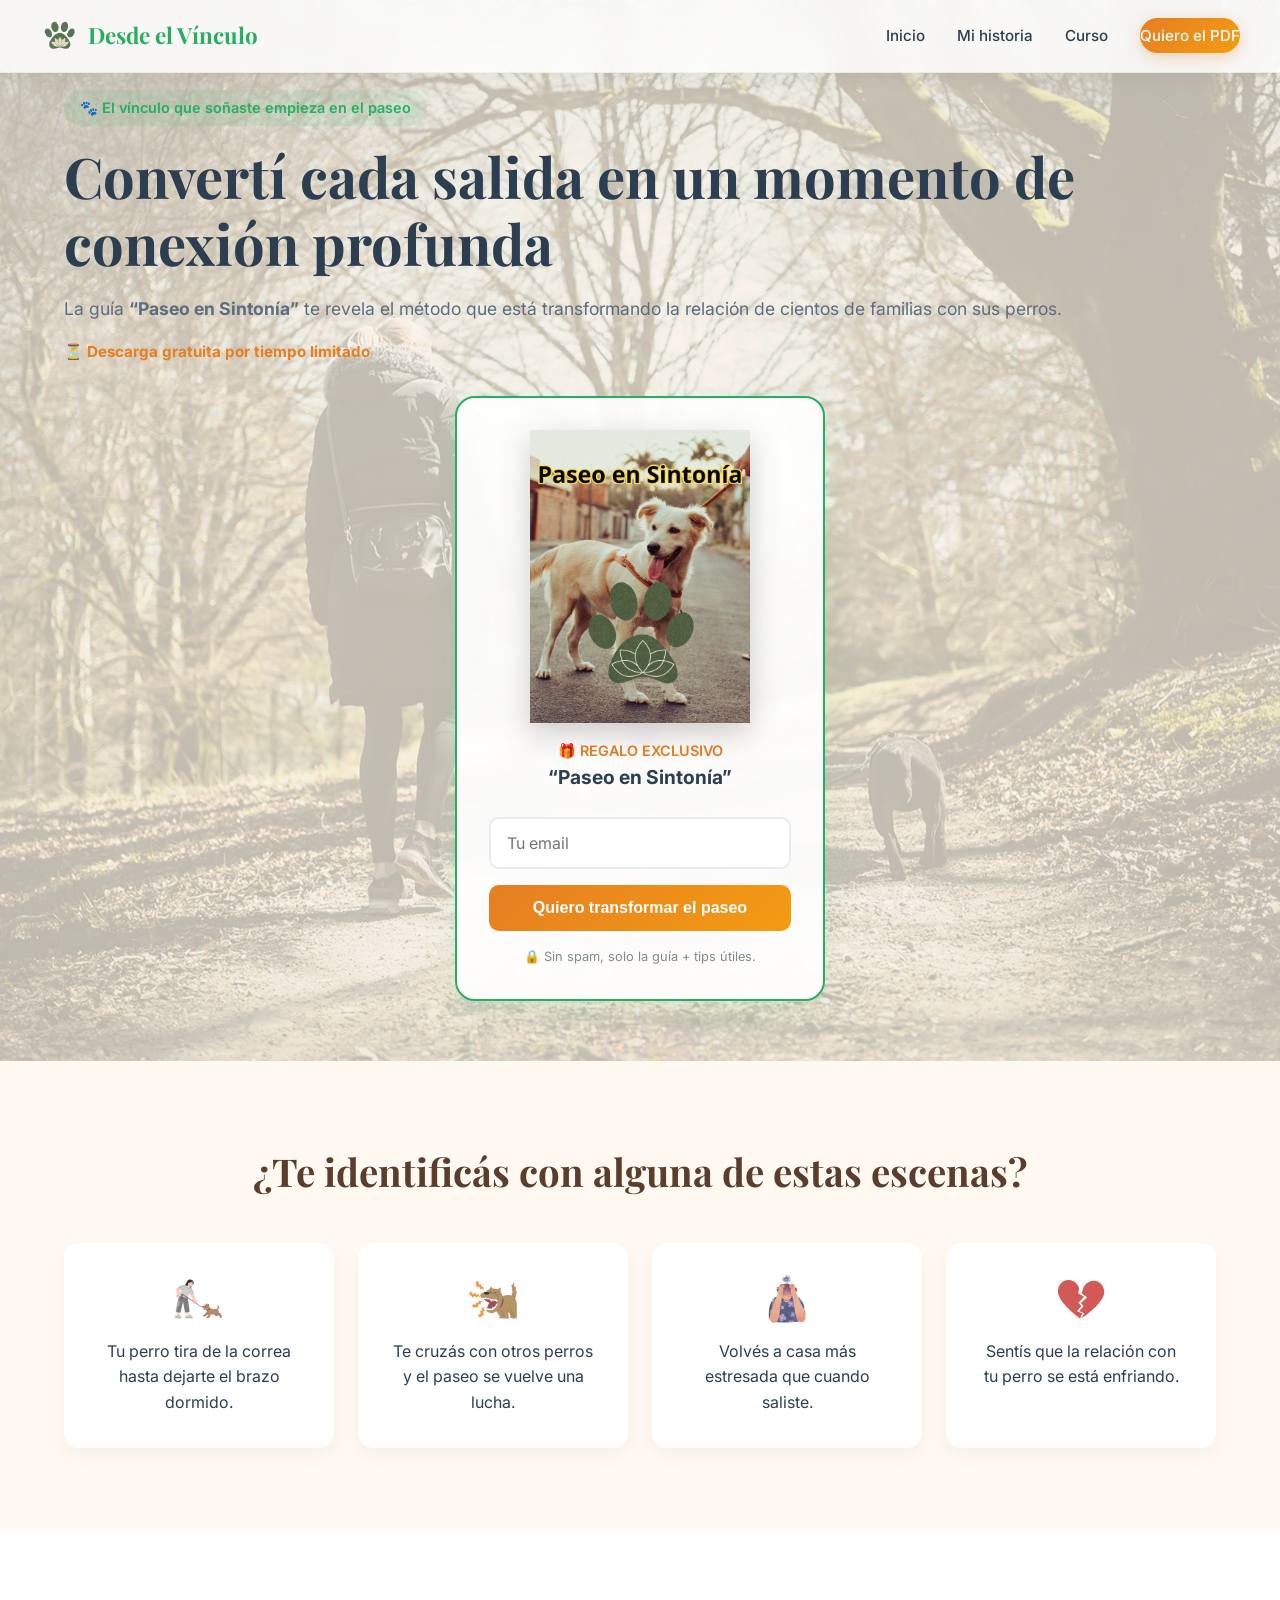
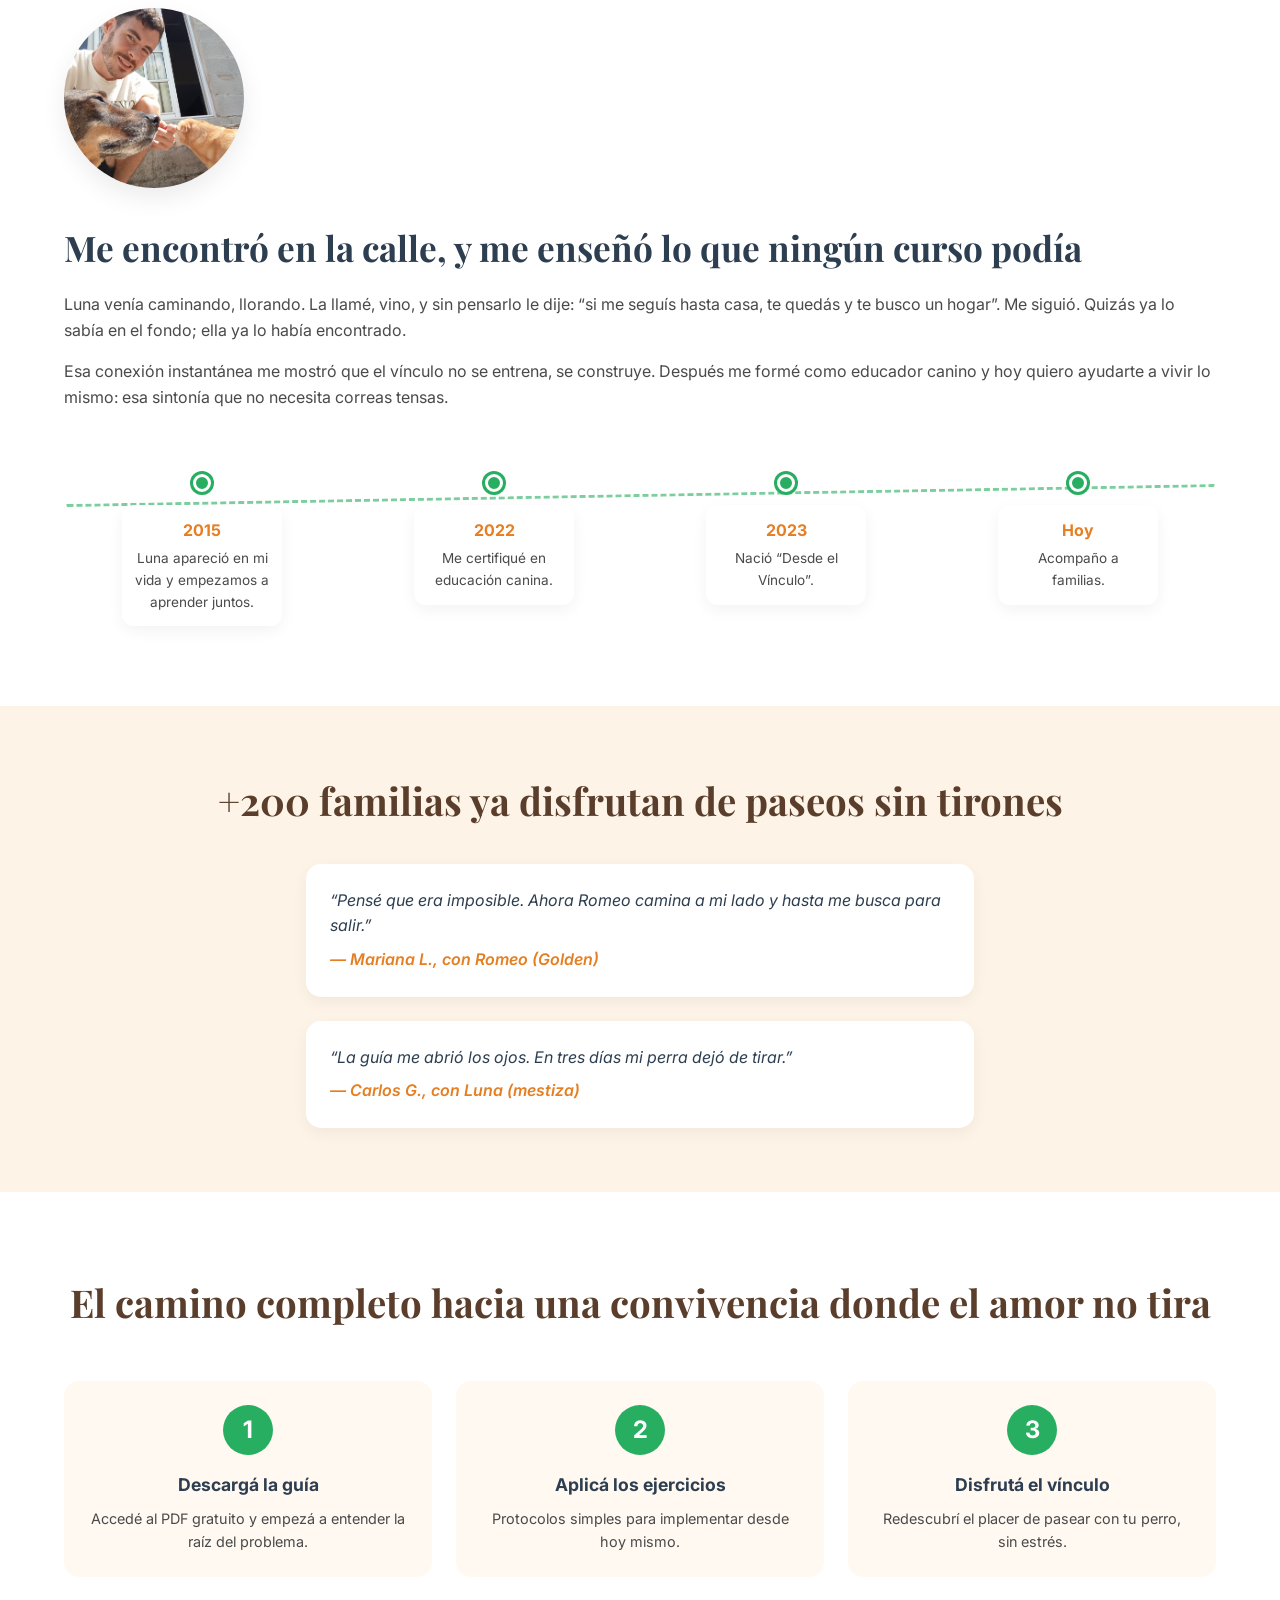
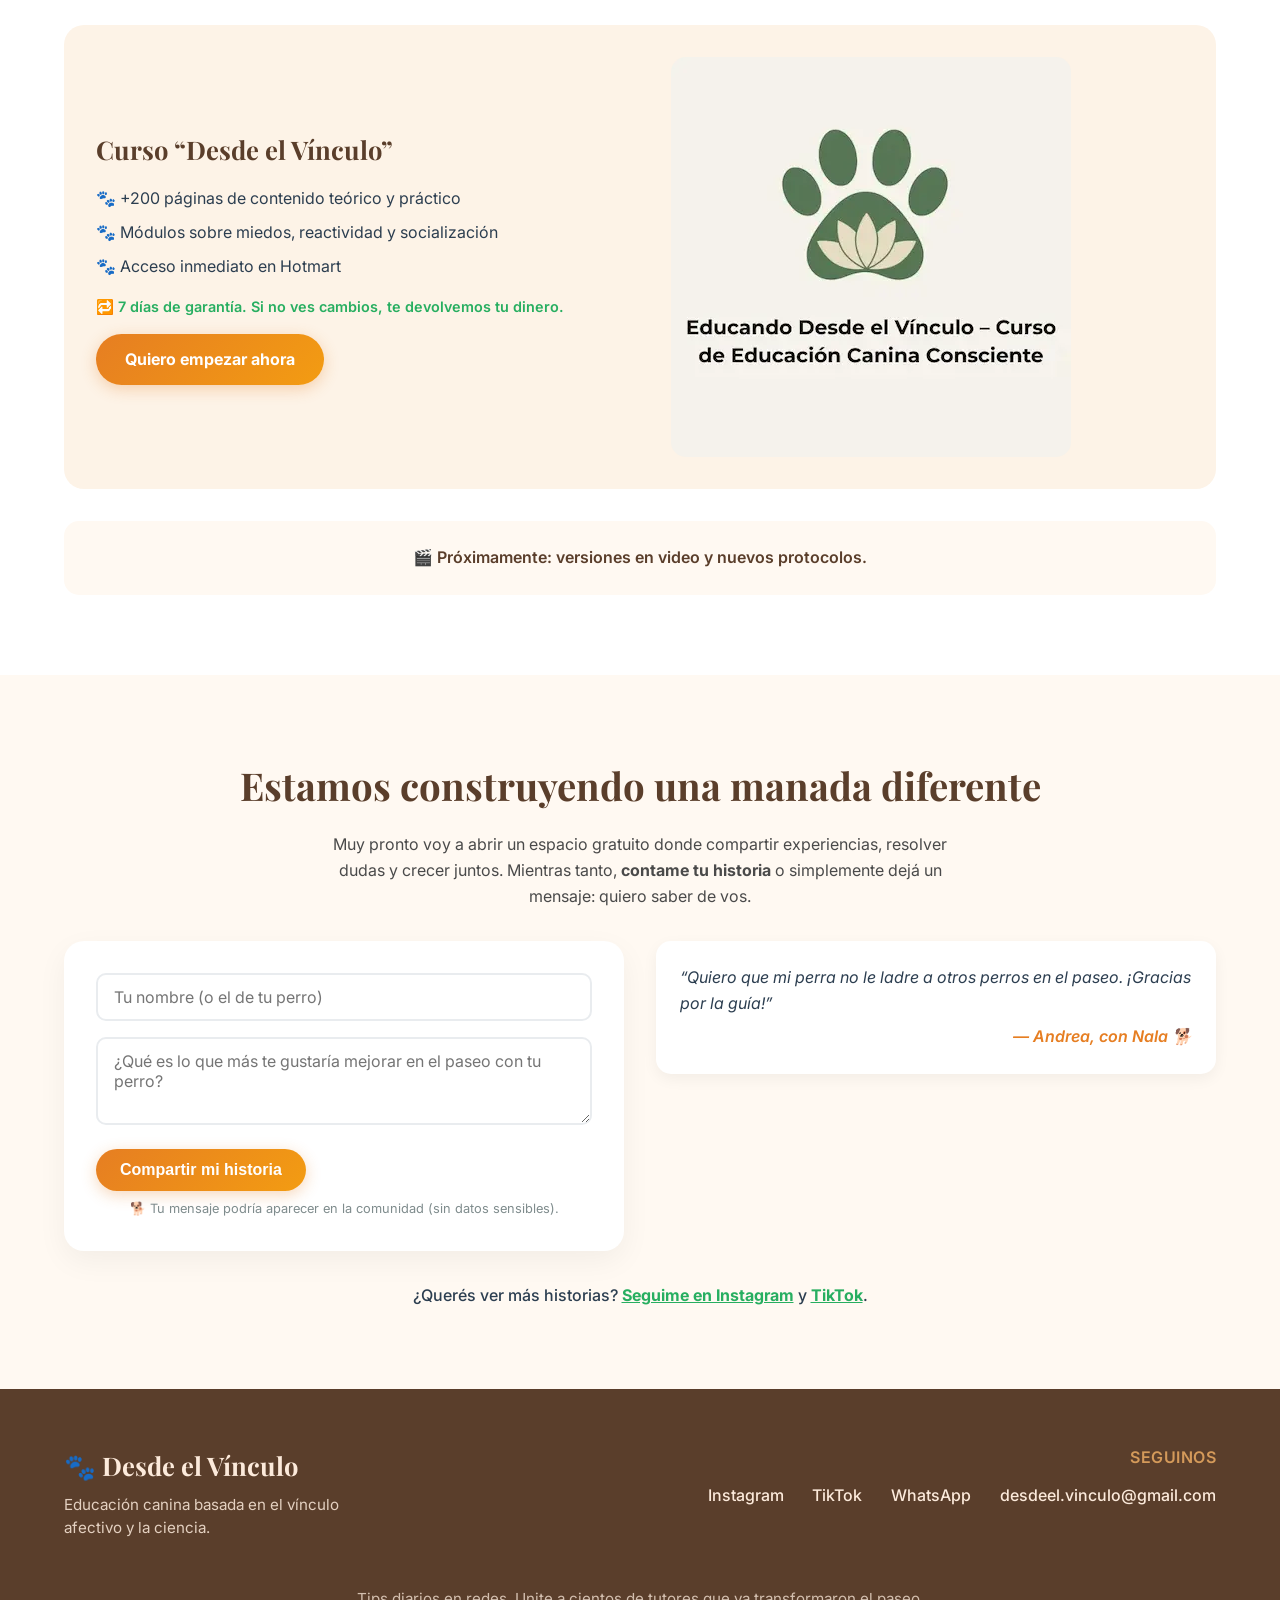
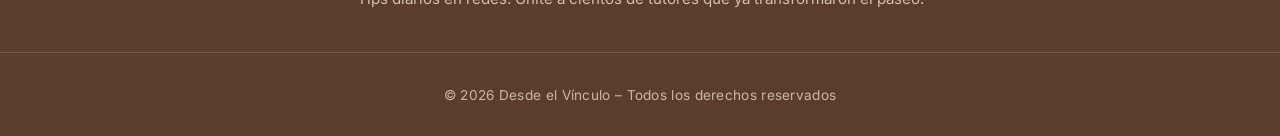
==== commit 6331d880: "Actualización de estilos contorno imagen pdf" ====
--- a/index.html
+++ b/index.html
@@ -68,7 +68,7 @@
         <div class="hero-pdf-column">
           <div class="hero-pdf-regalo">
             <div class="pdf-mockup-3d">
-              <img src="/assets/images/mockup-pdf-paseoensintonia.png" alt="PDF Paseo en Sintonía">
+              <img src="/assets/images/mockup-pdf-paseoensintonia-contorno.png" alt="PDF Paseo en Sintonía">
             </div>
             <div class="pdf-badge">
               <span class="pdf-line1">🎁 REGALO EXCLUSIVO</span>
--- a/style.css
+++ b/style.css
@@ -12,6 +12,8 @@
 a { text-decoration:none; color:inherit; }
 .container { max-width:1200px; margin:0 auto; padding:0 1.5rem; }
 
+html { min-width: 320px; }
+
 /* ========== TIPOGRAFÍA ========== */
 h1, h2, h3, .nav__brand-text {
   font-family: 'Playfair Display', serif;
@@ -20,9 +22,6 @@
 h1 { font-size: clamp(2rem, 5vw, 3.5rem); }
 h2 { font-size: clamp(1.6rem, 4vw, 2.4rem); }
 
-html {
-  min-width: 320px;
-}
 /* ========== NAV ========== */
 .nav {
   position: fixed; top:0; left:0; width:100%; z-index:1200;
@@ -52,25 +51,13 @@
 .nav__overlay { position:fixed; top:0; left:0; width:100%; height:100vh; background:rgba(0,0,0,0.5); backdrop-filter:blur(2px); z-index:1100; opacity:0; visibility:hidden; transition: all 0.3s; pointer-events:none; }
 .nav__overlay.active { opacity:1; visibility:visible; pointer-events:auto; }
 
-@media (max-width:768px) {
-  .nav__toggle { display:flex; }
-  .nav__menu { position:fixed; top:0; right:-100%; width:280px; height:100vh; background:white; flex-direction:column; align-items:flex-start; padding:100px 2rem 2rem; transition:right 0.4s ease; box-shadow:-5px 0 30px rgba(0,0,0,0.1); z-index:1200; }
-  .nav__menu.active { right:0; }
-  .nav__menu li { width:100%; border-bottom:1px solid rgba(39,174,96,0.1); }
-  .nav__menu li:last-child { border-bottom:none; margin-top:1rem; }
-  .nav__menu a { display:block; padding:1rem 0; font-size:1.1rem; width:100%; }
-  .nav__brand {
-    padding-left: 0.5rem;  /* para que no quede pegado al borde */
-  }
-}
-
 /* ========== HERO ========== */
 .hero {
   position: relative;
   min-height: 100vh;
   display: flex;
   align-items: center;
-  padding: clamp(80px, 10vh, 120px) 20px 60px;
+  padding: clamp(80px, 10vh, 120px) 1.5rem 60px;
   background-color: #f7f3e6;
 }
 .hero-bg-img {
@@ -86,8 +73,18 @@
 .hero-flag { display:inline-block; background:rgba(39,174,96,0.1); color:#27ae60; padding:0.4rem 1rem; border-radius:20px; font-weight:600; margin-bottom:1rem; font-size:0.9rem; }
 .hero-subtitle { font-size:1.1rem; margin-bottom:1rem; color:#5d6d7e; }
 .hero-urgency { font-weight:700; color:#e67e22; margin-top:0.5rem; font-size:0.95rem; }
-.hero-pdf-column { display:flex; justify-content:center; }
-.hero-pdf-regalo { background:rgba(255,255,255,0.9); backdrop-filter:blur(5px); border:2px solid #27ae60; border-radius:20px; padding: clamp(1.5rem, 4vw, 2rem); box-shadow:0 15px 35px rgba(39,174,96,0.1); width:100%; max-width:370px; }
+.hero-pdf-column { display:flex; justify-content:center; width:100%; }
+.hero-pdf-regalo {
+  background:rgba(255,255,255,0.9);
+  backdrop-filter:blur(5px);
+  border:2px solid #27ae60;
+  border-radius:20px;
+  padding: clamp(1.5rem, 4vw, 2rem);
+  box-shadow:0 15px 35px rgba(39,174,96,0.1);
+  width: 100%;
+  max-width: 370px;
+  margin: 0 auto;
+}
 .pdf-mockup-3d { margin-bottom:1rem; text-align:center; }
 .pdf-mockup-3d img { max-width: clamp(160px, 40vw, 220px); margin:0 auto; filter: drop-shadow(0 10px 15px rgba(0,0,0,0.2)); }
 .pdf-badge { text-align:center; margin-bottom:1.5rem; }
@@ -100,10 +97,6 @@
 .pdf-form button:hover { background:linear-gradient(135deg, #d35400 0%, #e67e22 100%); transform:translateY(-2px); }
 .pdf-privacy { font-size:0.8rem; color:#7f8c8d; text-align:center; }
 .success-msg { display:none; margin-top:1rem; color:#27ae60; font-weight:600; text-align:center; }
-
-@media (min-width:769px) {
-  .hero-grid { grid-template-columns: 2fr 1fr; gap:3rem; }
-}
 
 /* ========== SECCIÓN EMPATÍA ========== */
 .dolor { padding: clamp(3rem, 8vw, 5rem) 0; background:#fff9f2; }
@@ -171,18 +164,6 @@
 }
 .timeline-h-content h4 { font-size: 1rem; color:#e67e22; margin-bottom:0.3rem; }
 .timeline-h-content p { font-size: 0.85rem; color:#4a4a4a; }
-
-@media (max-width: 768px) {
-  .timeline-horizontal {
-    flex-direction: column;
-    align-items: flex-start;
-    gap: 2rem;
-    padding-left: 2rem;
-  }
-  .timeline-horizontal::before { display:none; }
-  .timeline-h-item { flex-direction: row; align-items: center; gap: 1rem; }
-  .timeline-h-content { text-align: left; max-width: none; }
-}
 
 /* ========== TESTIMONIOS ========== */
 .testimonios { padding: clamp(3rem, 8vw, 4rem) 0; background:#fdf3e7; }
@@ -223,33 +204,15 @@
 .btn-comunidad { background: linear-gradient(135deg, #e67e22, #f39c12); color:white; border:none; padding:12px 24px; border-radius:30px; font-weight:600; font-size:1rem; cursor:pointer; transition:all 0.3s; box-shadow:0 4px 15px rgba(230,126,34,0.3); }
 .btn-comunidad:hover { transform:translateY(-2px); box-shadow:0 6px 20px rgba(230,126,34,0.4); }
 .comunidad-privacy { font-size:0.8rem; color:#7f8c8d; margin-top:0.5rem; text-align:center; }
-.comunidad-testimonios-wall { flex: 1 1 300px; display:flex; flex-direction:column; gap:1.5rem; }
-.comunidad-msg { background:white; padding:1.5rem; border-radius:15px; box-shadow:0 5px 15px rgba(0,0,0,0.05); font-style:italic; text-align:left; }
-.comunidad-msg p { margin-bottom:0.5rem; color:#2c3e50; }
-.comunidad-autor { font-weight:600; color:#e67e22; display:block; text-align:right; }
-.comunidad-cta-redes { margin-top:2rem; font-weight:500; }
-.comunidad-cta-redes a { color:#27ae60; font-weight:700; text-decoration:underline; transition:color 0.3s; }
-.comunidad-cta-redes a:hover { color:#229954; }
-
-
-
-
-
-
-
-
-/* Rotación de testimonios */
+/* Estilos unificados para el muro de comunidad (rotativo) */
 .comunidad-testimonios-wall {
   flex: 1 1 300px;
   display: flex;
   align-items: center;
   justify-content: center;
   min-height: 120px;
-}
-.comunidad-testimonios-wall {
-  position: relative;
-}
-
+  position: relative;
+}
 .comunidad-msg {
   background: white;
   padding: 1.5rem;
@@ -262,37 +225,22 @@
   transition: opacity 0.6s ease;
   position: absolute;
 }
-
 .comunidad-msg.activo {
   opacity: 1;
   position: relative;
 }
-
-.comunidad-msg p {
-  margin-bottom: 0.5rem;
-  color: #2c3e50;
-}
-
-.comunidad-autor {
-  font-weight: 600;
-  color: #e67e22;
-  display: block;
-  text-align: right;
-}
-
-
-
-
-
+.comunidad-msg p { margin-bottom: 0.5rem; color: #2c3e50; }
+.comunidad-autor { font-weight:600; color:#e67e22; display:block; text-align:right; }
+.comunidad-cta-redes { margin-top:2rem; font-weight:500; }
+.comunidad-cta-redes a { color:#27ae60; font-weight:700; text-decoration:underline; transition:color 0.3s; }
+.comunidad-cta-redes a:hover { color:#229954; }
 
 /* ========== FOOTER ========== */
-/* ========== FOOTER MEJORADO ========== */
 footer {
   background: #5a3e2b;
   color: #fceadb;
   padding: clamp(2.5rem, 6vw, 3.5rem) 0 1.8rem;
 }
-
 .footer-grid {
   display: flex;
   flex-wrap: wrap;
@@ -301,11 +249,7 @@
   gap: 2.5rem;
   margin-bottom: 2.5rem;
 }
-
-.footer-info {
-  flex: 1 1 250px;
-}
-
+.footer-info { flex: 1 1 250px; }
 .footer-brand {
   font-family: 'Playfair Display', serif;
   font-size: 1.6rem;
@@ -313,19 +257,8 @@
   margin-bottom: 0.5rem;
   color: #fceadb;
 }
-
-.footer-text {
-  opacity: 0.85;
-  font-size: 0.95rem;
-  line-height: 1.5;
-  max-width: 280px;
-}
-
-.footer-social {
-  flex: 0 1 auto;
-  text-align: right;
-}
-
+.footer-text { opacity: 0.85; font-size: 0.95rem; line-height: 1.5; max-width: 280px; }
+.footer-social { flex: 0 1 auto; text-align: right; }
 .footer-follow {
   font-weight: 600;
   margin-bottom: 0.8rem;
@@ -334,13 +267,7 @@
   text-transform: uppercase;
   color: #d49a5a;
 }
-
-.social-links {
-  display: flex;
-  gap: 1.8rem;
-  justify-content: flex-end;
-}
-
+.social-links { display: flex; gap: 1.8rem; justify-content: flex-end; }
 .social-links a {
   color: #fceadb;
   font-weight: 500;
@@ -349,7 +276,6 @@
   position: relative;
   text-decoration: none;
 }
-
 .social-links a::after {
   content: '';
   position: absolute;
@@ -360,114 +286,83 @@
   background: #d49a5a;
   transition: width 0.3s;
 }
-
-.social-links a:hover {
-  color: #d49a5a;
-  transform: translateY(-2px);
-}
-
-.social-links a:hover::after {
-  width: 100%;
-}
-
-.footer-invitacion {
-  flex: 1 1 100%;
-  text-align: center;
-  font-size: 0.95rem;
-  opacity: 0.75;
-  margin-top: 0.5rem;
-}
-
-.footer-bottom {
-  border-top: 1px solid rgba(255,255,255,0.15);
-  padding-top: 1.8rem;
-  text-align: center;
-}
-
-.footer-bottom small {
-  opacity: 0.7;
-  font-size: 0.85rem;
-  letter-spacing: 0.3px;
-}
-
-/* Responsive: en mobile se centra todo */
+.social-links a:hover { color: #d49a5a; transform: translateY(-2px); }
+.social-links a:hover::after { width: 100%; }
+.footer-invitacion { flex: 1 1 100%; text-align: center; font-size: 0.95rem; opacity: 0.75; margin-top: 0.5rem; }
+.footer-bottom { border-top: 1px solid rgba(255,255,255,0.15); padding-top: 1.8rem; text-align: center; }
+.footer-bottom small { opacity: 0.7; font-size: 0.85rem; letter-spacing: 0.3px; }
+
+/* ========== MEDIA QUERIES RESPONSIVE (ÚNICO BLOQUE) ========== */
 @media (max-width: 768px) {
+  /* NAV */
+  .nav__toggle { display:flex; }
+  .nav__menu {
+    position:fixed; top:0; right:-100%; width:280px; height:100vh;
+    background:white; flex-direction:column; align-items:flex-start;
+    padding:100px 2rem 2rem; transition:right 0.4s ease;
+    box-shadow:-5px 0 30px rgba(0,0,0,0.1); z-index:1200;
+  }
+  .nav__menu.active { right:0; }
+  .nav__menu li { width:100%; border-bottom:1px solid rgba(39,174,96,0.1); }
+  .nav__menu li:last-child { border-bottom:none; margin-top:1rem; }
+  .nav__menu a { display:block; padding:1rem 0; font-size:1.1rem; width:100%; }
+  .nav__brand { padding-left: 0.5rem; }
+
+  /* HERO */
+  .hero {
+    padding-left: 1.2rem;
+    padding-right: 1.2rem;
+  }
+  .hero-grid { grid-template-columns: 1fr; }
+  .hero-pdf-column {
+    display: flex;
+    justify-content: center;
+    width: 100%;
+  }
+  .hero-pdf-regalo {
+    width: 90%;               /* ancho más cómodo, no llega a los bordes */
+    max-width: 370px;
+    margin: 0 auto;
+  }
+  .hero-content-wrapper {
+    padding: 0 0.5rem;
+  }
+
+  /* TIMELINE */
+  .timeline-horizontal {
+    flex-direction: column;
+    align-items: flex-start;
+    gap: 2rem;
+    padding-left: 2rem;
+  }
+  .timeline-horizontal::before { display:none; }
+  .timeline-h-item { flex-direction: row; align-items: center; gap: 1rem; }
+  .timeline-h-content { text-align: left; max-width: none; }
+
+  /* FOOTER */
   .footer-grid {
     flex-direction: column;
     align-items: center;
     text-align: center;
     gap: 2rem;
   }
-  .footer-info {
-    flex: unset;
-  }
-  .footer-text {
-    max-width: 100%;
-  }
-  .footer-social {
-    text-align: center;
-    width: 100%;
-  }
+  .footer-info { flex: unset; }
+  .footer-text { max-width: 100%; }
+  .footer-social { text-align: center; width: 100%; }
   .social-links {
     justify-content: center;
-    flex-wrap: wrap;          /* permite que pasen a otra línea */
-    gap: 1.2rem;              /* un poco menos de separación */
+    flex-wrap: wrap;
+    gap: 1.2rem;
   }
   .social-links a {
-    font-size: 0.95rem;       /* ligeramente más pequeño si hace falta */
+    font-size: 0.95rem;
     white-space: nowrap;
   }
-  .footer-invitacion {
-    text-align: center;
-  }
-}
-
-/* ========== AJUSTES ULTRAWIDE ========== */
+  .footer-invitacion { text-align: center; }
+}
+
+/* ========== AJUSTE ULTRAWIDE ========== */
 @media (min-width: 1400px) {
   .container { max-width: 1300px; }
   .hero-grid { gap: 4rem; }
-}
-
-
-
-
-
-
-
-
-
-
-
-
-
-
-
-
-
-
-
-
-@media (max-width: 768px) {
-  /* ... otros estilos que ya tenés ... */
-
-  .hero {
-    padding-left: 1.2rem;
-    padding-right: 1.2rem;
-  }
-
-  .hero-pdf-regalo {
-    max-width: 100%;
-    margin: 0 auto;
-  }
-
-  /* Opcional: si el contenedor interno también necesita más aire */
-  .hero-content-wrapper {
-    padding: 0 0.5rem;
-  }
-}
-  /* Centrar columna de PDF */
-  .hero-pdf-column {
-    display: flex;
-    justify-content: center;
-    width: 100%;
-  }
+}
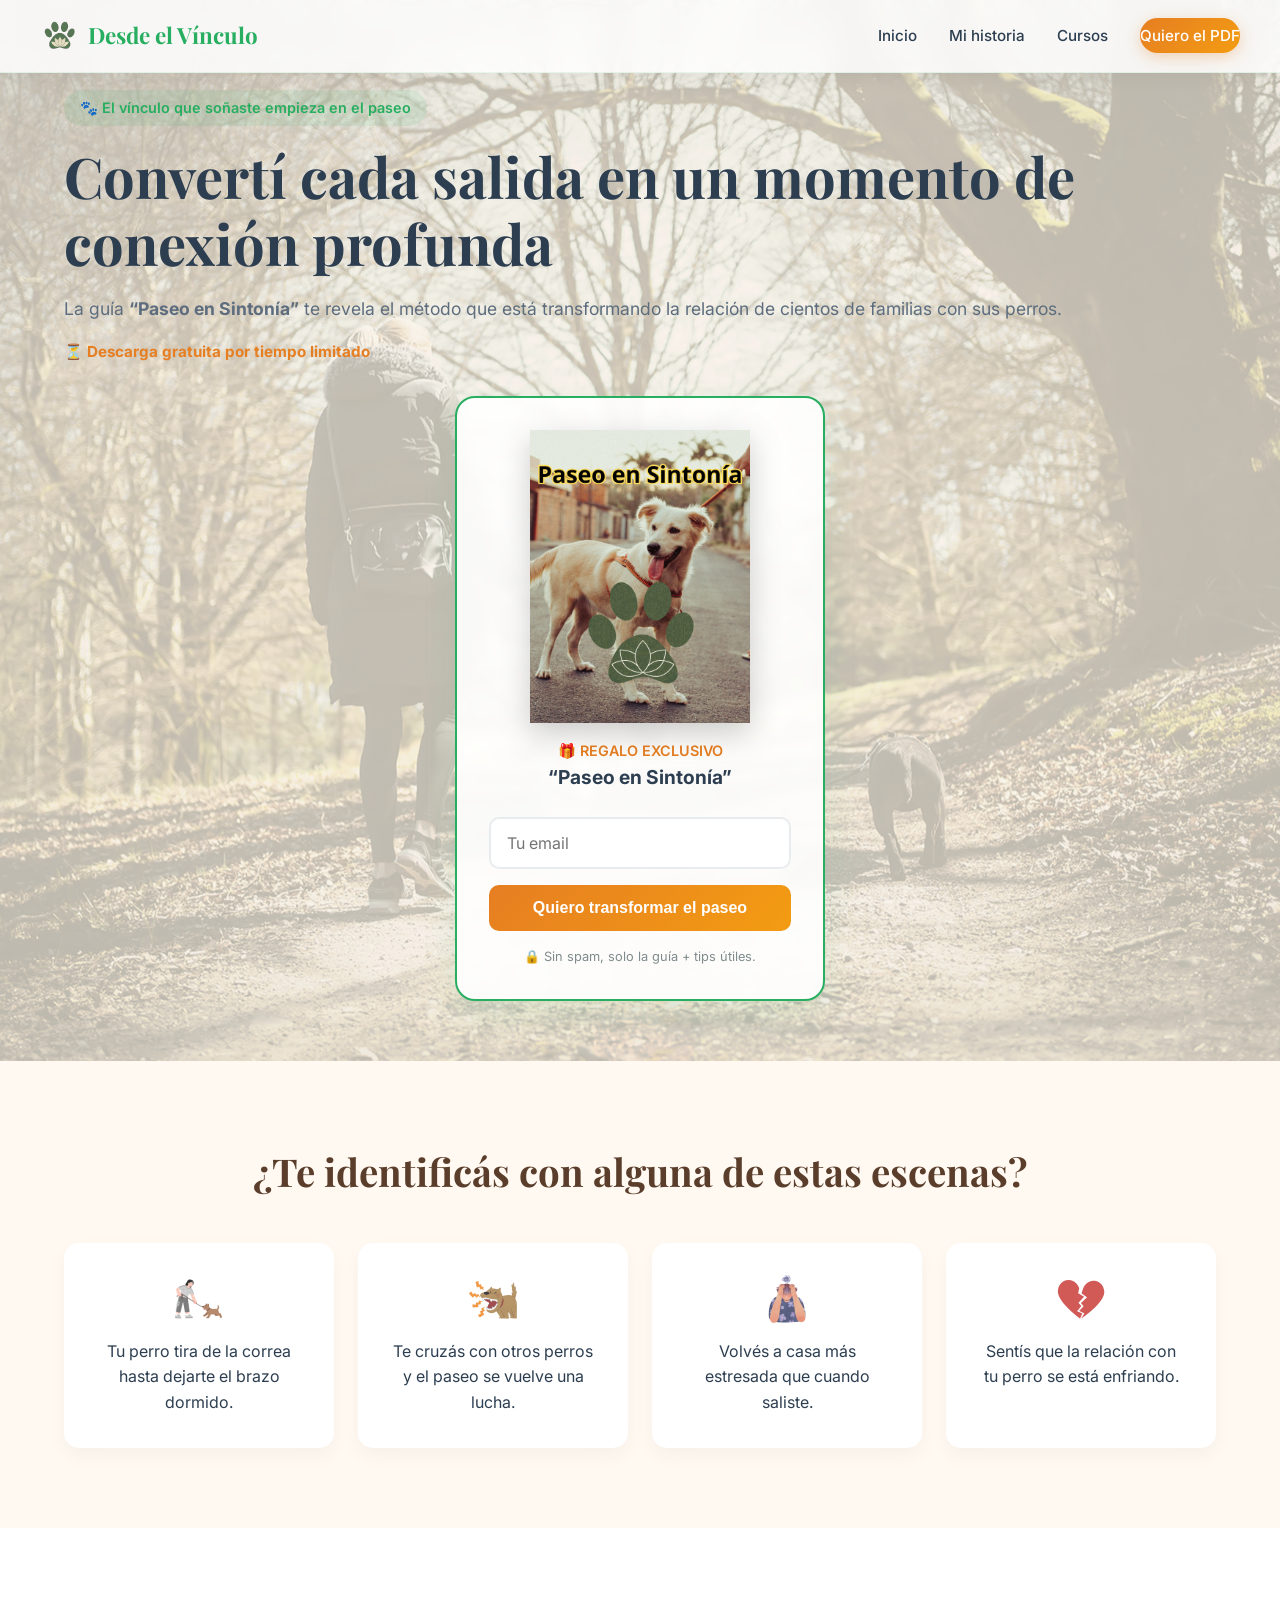
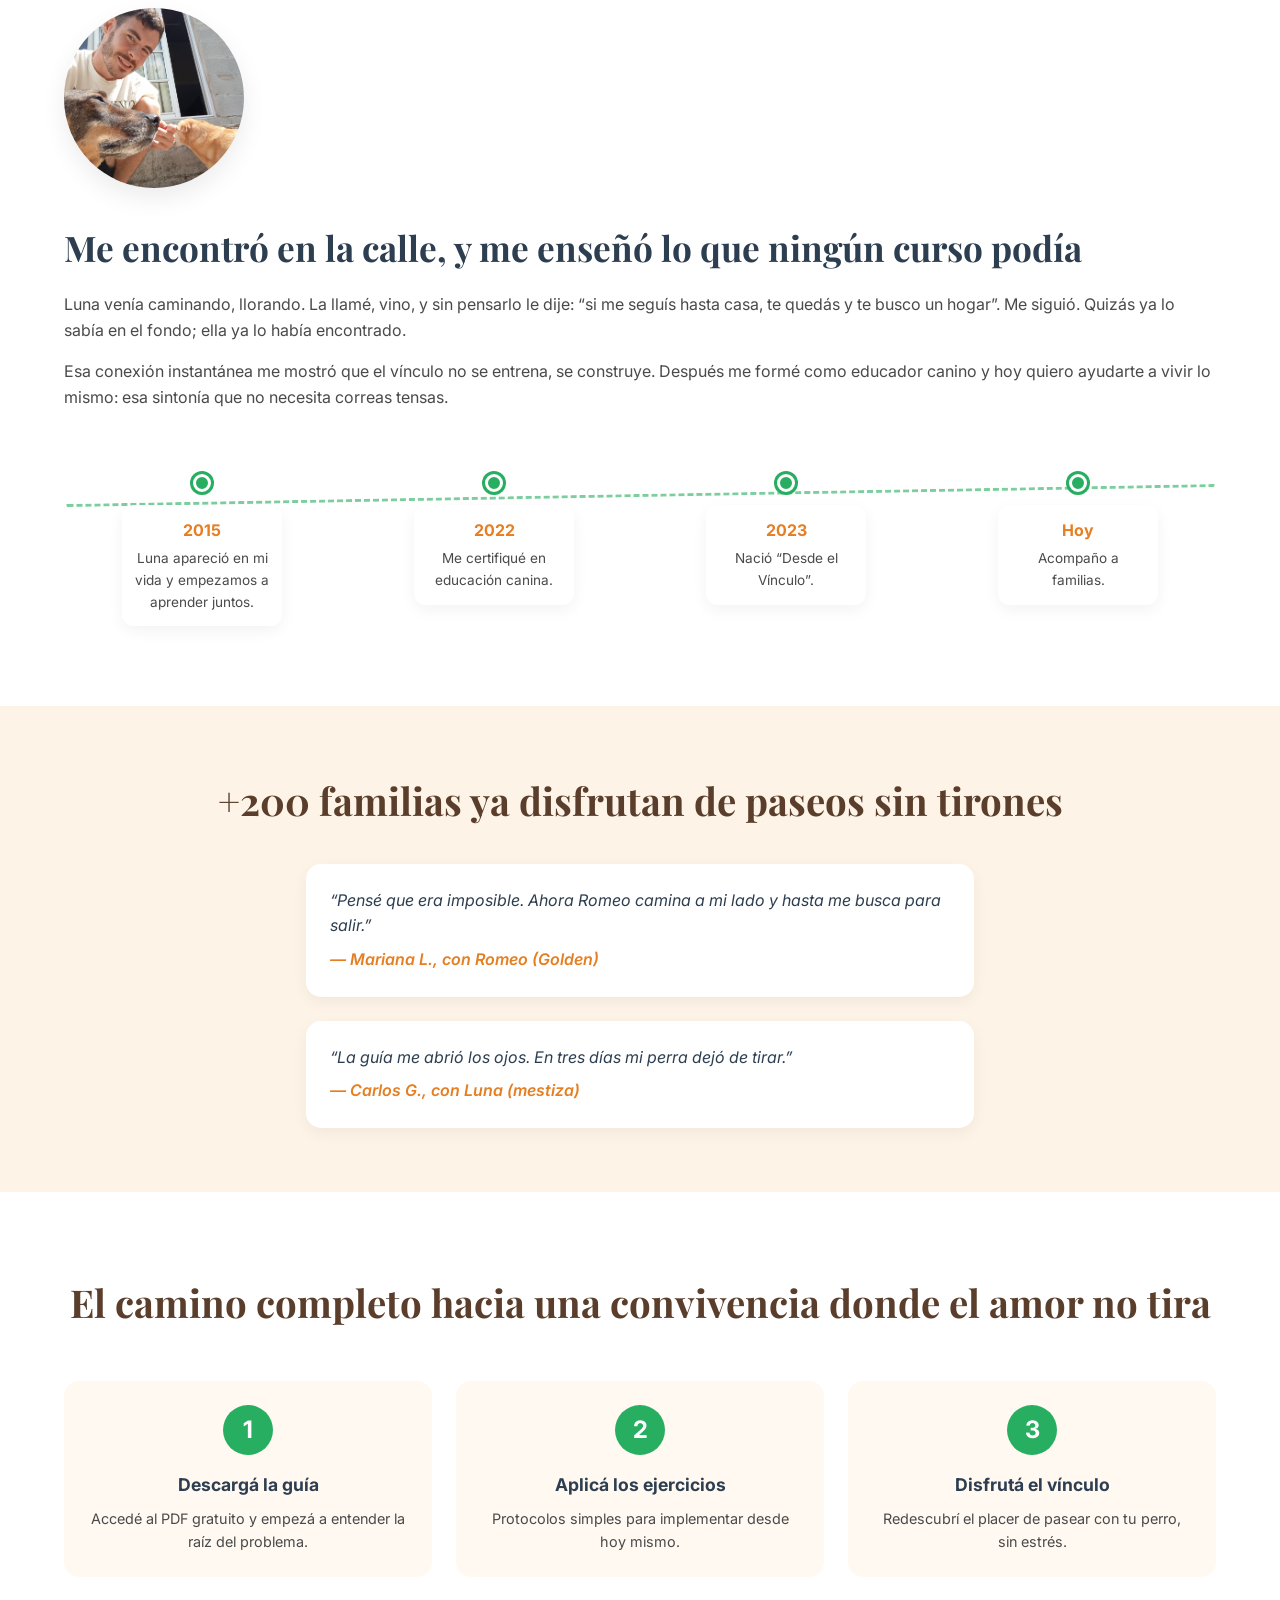
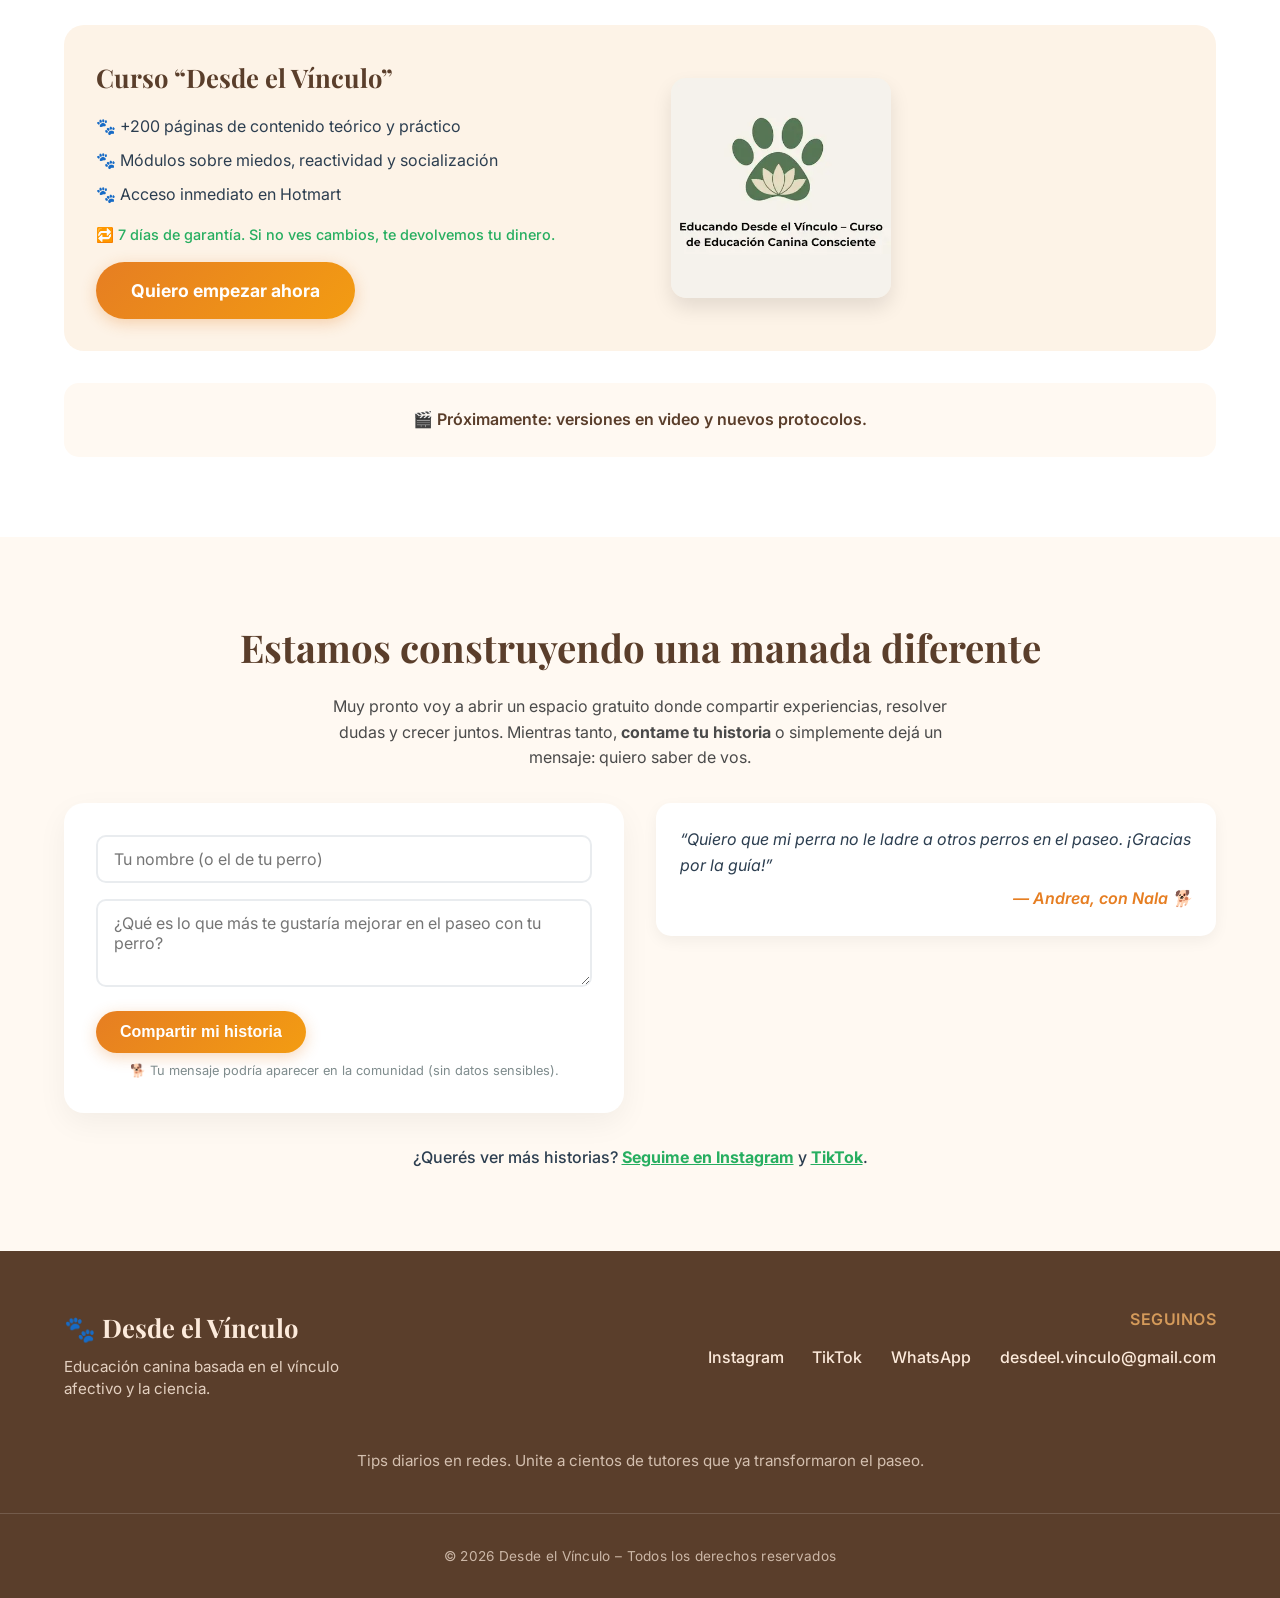
==== commit a278e69f: "Agrego página de productos con catálogo de cursos y protocolos" ====
--- a/index.html
+++ b/index.html
@@ -45,7 +45,7 @@
       <ul class="nav__menu" id="navMenu">
         <li><a href="#hero">Inicio</a></li>
         <li><a href="#autoridad">Mi historia</a></li>
-        <li><a href="#productos">Curso</a></li>
+        <li><a href="productos.html">Cursos</a></li>
         <li><a href="#hero" class="nav__cta">Quiero el PDF</a></li>
       </ul>
       <button class="nav__toggle" id="navToggle" aria-label="Abrir menú" aria-expanded="false">
--- a/style.css
+++ b/style.css
@@ -365,4 +365,163 @@
 @media (min-width: 1400px) {
   .container { max-width: 1300px; }
   .hero-grid { gap: 4rem; }
+}
+
+
+
+
+
+
+
+
+
+
+
+
+
+/* CSS PÁGINA DE PRODUCTOS */
+
+/* ========== PÁGINA DE PRODUCTOS (catálogo) ========== */
+.pagina-productos {
+  padding: clamp(100px, 15vh, 140px) 0 4rem;
+  background: #ffffff;
+}
+
+.titulo-pagina {
+  text-align: center;
+  margin-bottom: 0.5rem;
+  color: #5a3e2b;
+  font-family: 'Playfair Display', serif;
+}
+
+.subtitulo-pagina {
+  text-align: center;
+  font-size: 1.1rem;
+  color: #5d6d7e;
+  margin-bottom: 3rem;
+  max-width: 600px;
+  margin-left: auto;
+  margin-right: auto;
+}
+
+.productos-lista {
+  display: flex;
+  flex-direction: column;
+  gap: 3rem;
+  max-width: 900px;
+  margin: 0 auto;
+}
+
+.producto-detalle {
+  display: flex;
+  flex-wrap: wrap;
+  gap: 2rem;
+  background: #fdf3e7;
+  border-radius: 20px;
+  padding: 2.5rem;
+  align-items: center;
+  box-shadow: 0 10px 30px rgba(0,0,0,0.05);
+}
+
+.producto-imagen {
+  flex: 1 1 250px;
+  text-align: center;
+}
+
+.producto-imagen img {
+  max-width: 220px;
+  border-radius: 15px;
+  box-shadow: 0 10px 20px rgba(0,0,0,0.1);
+}
+
+.producto-contenido {
+  flex: 1 1 350px;
+}
+
+.producto-contenido h2 {
+  font-family: 'Playfair Display', serif;
+  font-size: 1.8rem;
+  color: #5a3e2b;
+  margin-bottom: 1rem;
+}
+
+.producto-descripcion {
+  color: #4a4a4a;
+  margin-bottom: 1.5rem;
+  line-height: 1.6;
+}
+
+.producto-precio {
+  font-size: 2rem;
+  font-weight: 700;
+  color: #e67e22;
+  margin: 1.5rem 0 1rem;
+}
+
+.btn-hotmart {
+  display: inline-block;
+  background: linear-gradient(135deg, #e67e22, #f39c12);
+  color: white;
+  padding: 0.9rem 2.2rem;
+  border-radius: 35px;
+  font-weight: 700;
+  font-size: 1.1rem;
+  transition: all 0.3s;
+  box-shadow: 0 4px 15px rgba(230,126,34,0.3);
+  text-decoration: none;
+}
+
+.btn-hotmart:hover {
+  transform: translateY(-3px);
+  box-shadow: 0 8px 25px rgba(230,126,34,0.4);
+}
+
+.producto-garantia {
+  font-size: 0.9rem;
+  color: #27ae60;
+  margin-top: 0.8rem;
+  font-weight: 500;
+}
+
+.volver-inicio {
+  text-align: center;
+  margin-top: 3rem;
+}
+
+.btn-volver {
+  color: #5a3e2b;
+  font-weight: 600;
+  text-decoration: underline;
+  transition: color 0.3s;
+}
+
+.btn-volver:hover {
+  color: #27ae60;
+}
+
+/* Responsive para la página de productos */
+@media (max-width: 768px) {
+  .producto-detalle {
+    flex-direction: column;
+    text-align: center;
+    padding: 2rem 1.5rem;
+  }
+  .producto-imagen img {
+    max-width: 180px;
+    margin: 0 auto;
+  }
+  .producto-contenido {
+    text-align: left;
+  }
+  .producto-contenido h2 {
+    text-align: center;
+  }
+  .producto-precio {
+    text-align: center;
+  }
+  .btn-hotmart {
+    display: block;
+    text-align: center;
+    margin: 0 auto;
+  }
 }
